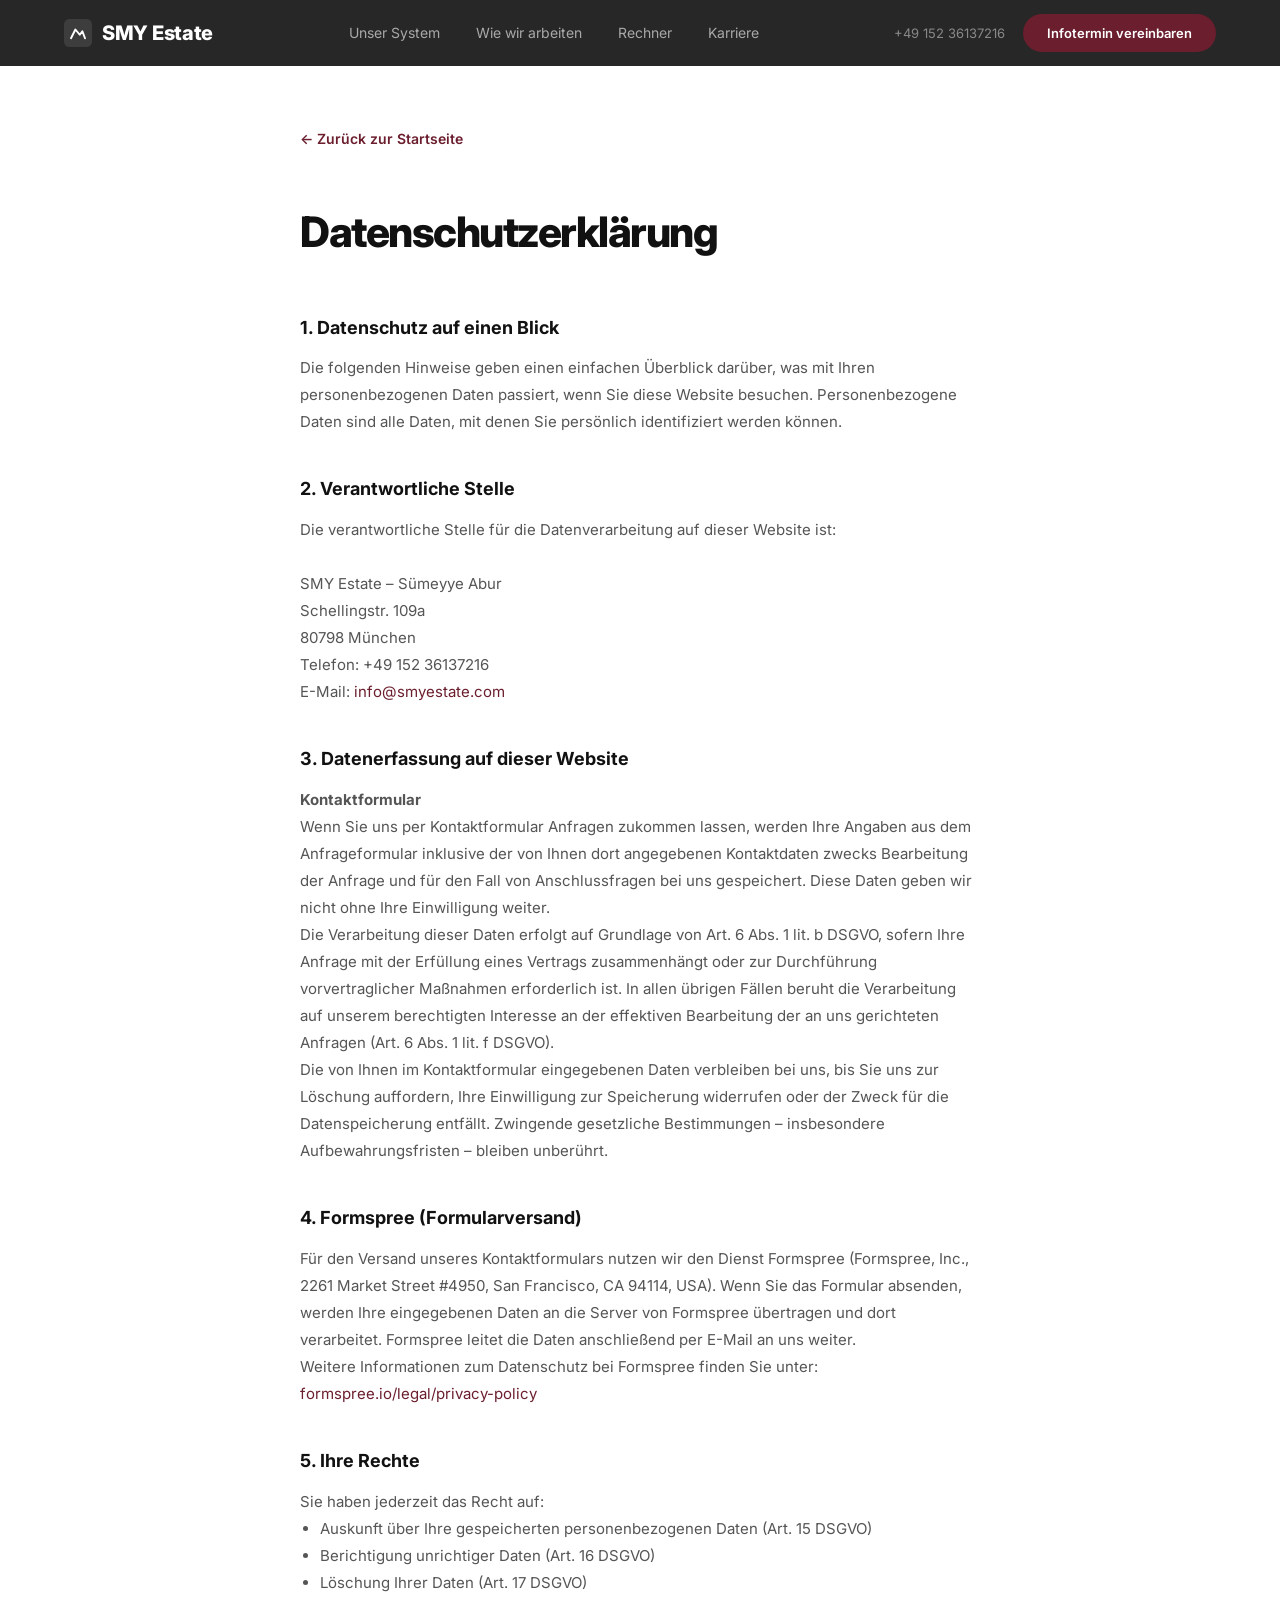
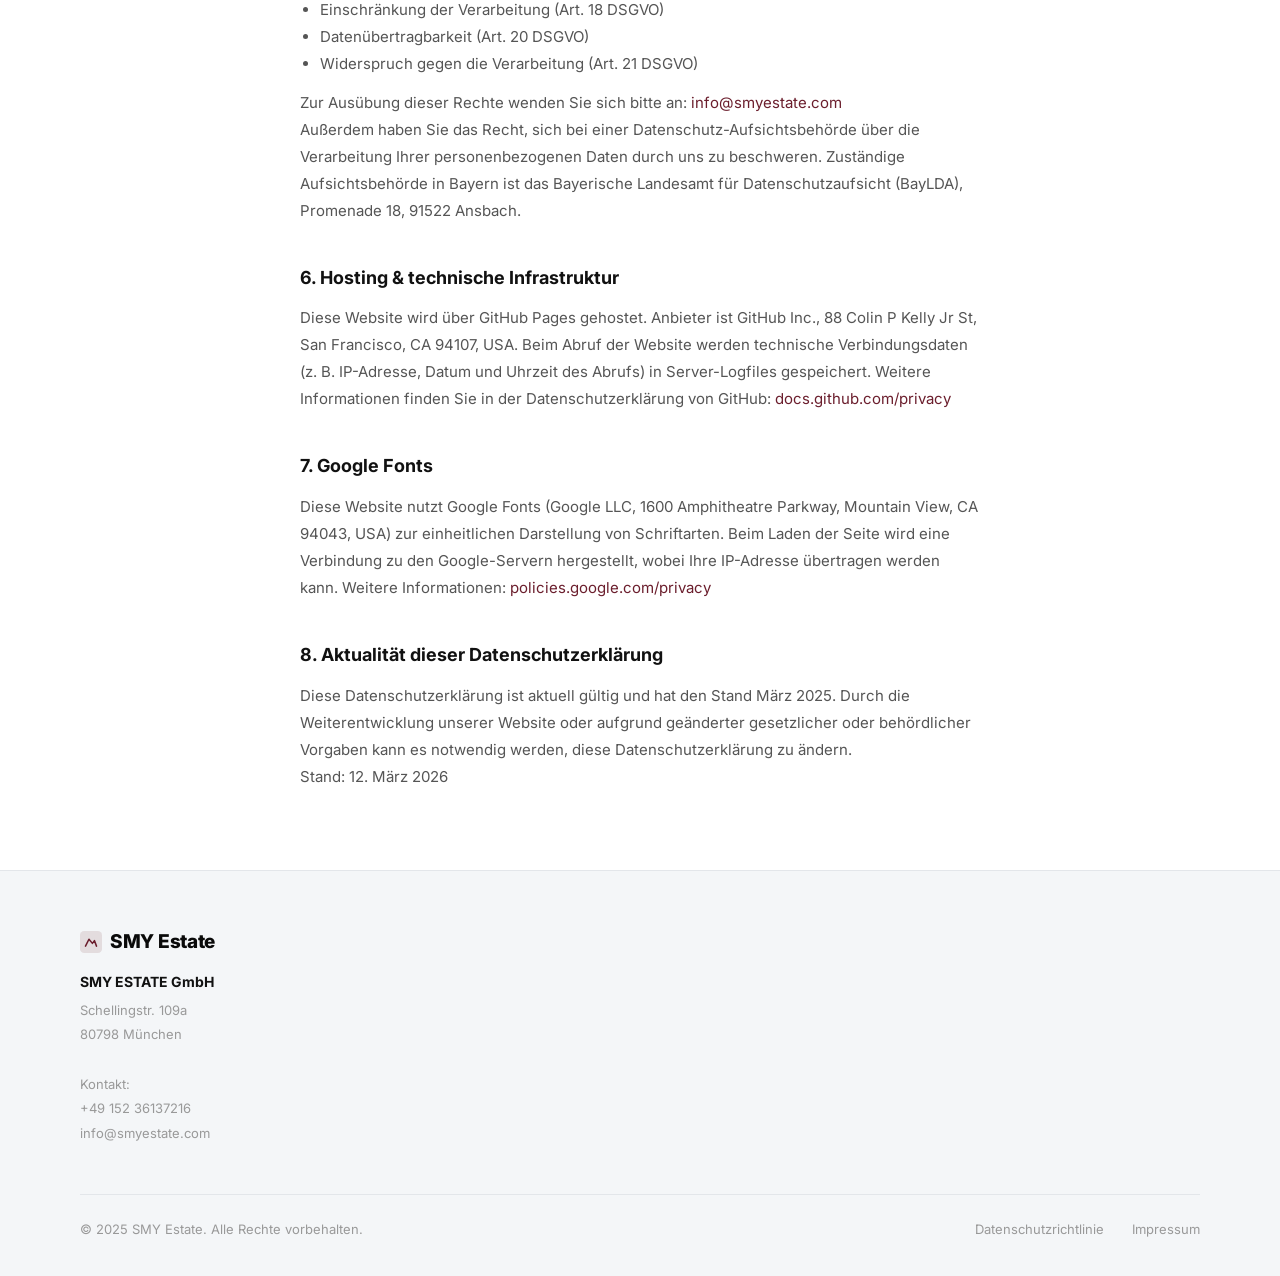
==== datenschutz.html @ dab8ae7c "Add pages, images, Formspree, Impressum, Datenschutz" ====
<!DOCTYPE html>
<html lang="de">
<head>
  <meta charset="UTF-8">
  <meta name="viewport" content="width=device-width, initial-scale=1.0">
  <title>Datenschutz – SMY Estate</title>
  <link rel="preconnect" href="https://fonts.googleapis.com">
  <link href="https://fonts.googleapis.com/css2?family=Inter:wght@300;400;500;600;700;800&display=swap" rel="stylesheet">
  <link rel="stylesheet" href="style.css">
  <style>
    .legal-page { max-width: 760px; margin: 0 auto; padding: 120px 40px 80px; }
    .legal-page h1 { font-size: 42px; font-weight: 800; letter-spacing: -1.5px; margin-bottom: 48px; }
    .legal-page h2 { font-size: 18px; font-weight: 700; margin-top: 40px; margin-bottom: 12px; }
    .legal-page p, .legal-page li { font-size: 15px; color: #555; line-height: 1.8; }
    .legal-page ul { padding-left: 20px; margin-bottom: 12px; }
    .legal-page a { color: #6B1E2D; text-decoration: none; }
    .legal-page a:hover { text-decoration: underline; }
    .legal-back { display: inline-flex; align-items: center; gap: 8px; font-size: 14px; font-weight: 600; color: #6B1E2D; text-decoration: none; margin-bottom: 48px; margin-top: 8px; }
    .legal-back:hover { opacity: .75; }
  </style>
</head>
<body>

  <div id="header-placeholder"></div>

  <main>
    <div class="legal-page">
      <a href="index.html" class="legal-back">← Zurück zur Startseite</a>
      <h1>Datenschutzerklärung</h1>

      <h2>1. Datenschutz auf einen Blick</h2>
      <p>
        Die folgenden Hinweise geben einen einfachen Überblick darüber, was mit Ihren personenbezogenen Daten passiert, wenn Sie diese Website besuchen. Personenbezogene Daten sind alle Daten, mit denen Sie persönlich identifiziert werden können.
      </p>

      <h2>2. Verantwortliche Stelle</h2>
      <p>
        Die verantwortliche Stelle für die Datenverarbeitung auf dieser Website ist:<br><br>
        SMY Estate – Sümeyye Abur<br>
        Schellingstr. 109a<br>
        80798 München<br>
        Telefon: +49 152 36137216<br>
        E-Mail: <a href="mailto:info@smyestate.com">info@smyestate.com</a>
      </p>

      <h2>3. Datenerfassung auf dieser Website</h2>
      <p>
        <strong>Kontaktformular</strong><br>
        Wenn Sie uns per Kontaktformular Anfragen zukommen lassen, werden Ihre Angaben aus dem Anfrageformular inklusive der von Ihnen dort angegebenen Kontaktdaten zwecks Bearbeitung der Anfrage und für den Fall von Anschlussfragen bei uns gespeichert. Diese Daten geben wir nicht ohne Ihre Einwilligung weiter.
      </p>
      <p>
        Die Verarbeitung dieser Daten erfolgt auf Grundlage von Art. 6 Abs. 1 lit. b DSGVO, sofern Ihre Anfrage mit der Erfüllung eines Vertrags zusammenhängt oder zur Durchführung vorvertraglicher Maßnahmen erforderlich ist. In allen übrigen Fällen beruht die Verarbeitung auf unserem berechtigten Interesse an der effektiven Bearbeitung der an uns gerichteten Anfragen (Art. 6 Abs. 1 lit. f DSGVO).
      </p>
      <p>
        Die von Ihnen im Kontaktformular eingegebenen Daten verbleiben bei uns, bis Sie uns zur Löschung auffordern, Ihre Einwilligung zur Speicherung widerrufen oder der Zweck für die Datenspeicherung entfällt. Zwingende gesetzliche Bestimmungen – insbesondere Aufbewahrungsfristen – bleiben unberührt.
      </p>

      <h2>4. Formspree (Formularversand)</h2>
      <p>
        Für den Versand unseres Kontaktformulars nutzen wir den Dienst Formspree (Formspree, Inc., 2261 Market Street #4950, San Francisco, CA 94114, USA). Wenn Sie das Formular absenden, werden Ihre eingegebenen Daten an die Server von Formspree übertragen und dort verarbeitet. Formspree leitet die Daten anschließend per E-Mail an uns weiter.
      </p>
      <p>
        Weitere Informationen zum Datenschutz bei Formspree finden Sie unter: <a href="https://formspree.io/legal/privacy-policy" target="_blank">formspree.io/legal/privacy-policy</a>
      </p>

      <h2>5. Ihre Rechte</h2>
      <p>Sie haben jederzeit das Recht auf:</p>
      <ul>
        <li>Auskunft über Ihre gespeicherten personenbezogenen Daten (Art. 15 DSGVO)</li>
        <li>Berichtigung unrichtiger Daten (Art. 16 DSGVO)</li>
        <li>Löschung Ihrer Daten (Art. 17 DSGVO)</li>
        <li>Einschränkung der Verarbeitung (Art. 18 DSGVO)</li>
        <li>Datenübertragbarkeit (Art. 20 DSGVO)</li>
        <li>Widerspruch gegen die Verarbeitung (Art. 21 DSGVO)</li>
      </ul>
      <p>
        Zur Ausübung dieser Rechte wenden Sie sich bitte an: <a href="mailto:info@smyestate.com">info@smyestate.com</a>
      </p>
      <p>
        Außerdem haben Sie das Recht, sich bei einer Datenschutz-Aufsichtsbehörde über die Verarbeitung Ihrer personenbezogenen Daten durch uns zu beschweren. Zuständige Aufsichtsbehörde in Bayern ist das Bayerische Landesamt für Datenschutzaufsicht (BayLDA), Promenade 18, 91522 Ansbach.
      </p>

      <h2>6. Hosting & technische Infrastruktur</h2>
      <p>
        Diese Website wird über GitHub Pages gehostet. Anbieter ist GitHub Inc., 88 Colin P Kelly Jr St, San Francisco, CA 94107, USA. Beim Abruf der Website werden technische Verbindungsdaten (z. B. IP-Adresse, Datum und Uhrzeit des Abrufs) in Server-Logfiles gespeichert. Weitere Informationen finden Sie in der Datenschutzerklärung von GitHub: <a href="https://docs.github.com/en/site-policy/privacy-policies/github-privacy-statement" target="_blank">docs.github.com/privacy</a>
      </p>

      <h2>7. Google Fonts</h2>
      <p>
        Diese Website nutzt Google Fonts (Google LLC, 1600 Amphitheatre Parkway, Mountain View, CA 94043, USA) zur einheitlichen Darstellung von Schriftarten. Beim Laden der Seite wird eine Verbindung zu den Google-Servern hergestellt, wobei Ihre IP-Adresse übertragen werden kann. Weitere Informationen: <a href="https://policies.google.com/privacy" target="_blank">policies.google.com/privacy</a>
      </p>

      <h2>8. Aktualität dieser Datenschutzerklärung</h2>
      <p>
        Diese Datenschutzerklärung ist aktuell gültig und hat den Stand März 2025. Durch die Weiterentwicklung unserer Website oder aufgrund geänderter gesetzlicher oder behördlicher Vorgaben kann es notwendig werden, diese Datenschutzerklärung zu ändern.
      </p>
      <p>Stand: 12. März 2026</p>
    </div>
  </main>

  <div id="footer-placeholder"></div>
  <script src="main.js"></script>
</body>
</html>
---- style.css ----
/* ═══════════════════════════════════════════
   SMY ESTATE — style.css
   ═══════════════════════════════════════════ */

/* ── RESET & ROOT ── */
*, *::before, *::after { margin: 0; padding: 0; box-sizing: border-box; }
html { scroll-behavior: smooth; -webkit-font-smoothing: antialiased; }

:root {
  --accent:   #6B1E2D;
  --accent-h: #4a1520;
  --black:    #0A0A0A;
  --dark:     #111820;
  --dark2:    #1a2530;
  --text:     #111111;
  --grey:     #555;
  --lgrey:    #999;
  --card:     #EFF2F5;
  --off:      #F4F6F8;
  --border:   #E3E6EA;
  --white:    #fff;
  --font:     'Inter', sans-serif;
  --px:       64px;  /* horizontal padding */
}

body {
  font-family: var(--font);
  color: var(--text);
  background: #fff;
  overflow-x: hidden;
  line-height: 1.6;
}

/* ── SHARED BUTTONS ── */
.btn-accent {
  background: var(--accent); color: #fff;
  padding: 11px 24px; border-radius: 40px;
  font-size: 13px; font-weight: 600; border: none; cursor: pointer;
  font-family: var(--font); text-decoration: none;
  transition: background .18s; display: inline-block; white-space: nowrap;
}
.btn-accent:hover { background: var(--accent-h); }
.btn-accent.lg { font-size: 15px; padding: 13px 28px; }

.btn-white {
  background: #fff; color: var(--black);
  padding: 11px 24px; border-radius: 40px;
  font-size: 13px; font-weight: 700; border: none; cursor: pointer;
  font-family: var(--font); text-decoration: none;
  transition: opacity .18s; display: inline-block;
}
.btn-white:hover { opacity: .88; }
.btn-white.lg { font-size: 15px; padding: 13px 28px; }

.btn-outline-w {
  background: transparent; color: rgba(255,255,255,.75);
  border: 1.5px solid rgba(255,255,255,.22);
  padding: 11px 24px; border-radius: 40px;
  font-size: 13px; font-weight: 500; text-decoration: none;
  font-family: var(--font); transition: all .18s; display: inline-block;
}
.btn-outline-w:hover { border-color: rgba(255,255,255,.55); color: #fff; }
.btn-outline-w.lg { font-size: 15px; padding: 13px 28px; }

/* ══════════════════════════════════════
   HEADER / NAV
══════════════════════════════════════ */
header {
  position: fixed; inset: 0 0 auto; z-index: 999;
  height: 66px; padding: 0 var(--px);
  display: flex; align-items: center; justify-content: space-between;
  background: rgba(10,10,10,.88); backdrop-filter: blur(14px);
}

.logo {
  font-size: 20px; font-weight: 800; color: #fff;
  text-decoration: none; letter-spacing: -.3px;
  display: flex; align-items: center; gap: 10px; flex-shrink: 0;
}
.logo svg { width: 28px; height: 28px; }

.nav-links {
  display: flex; gap: 36px; list-style: none;
}
.nav-links a {
  font-size: 14px; color: rgba(255,255,255,.6);
  text-decoration: none; transition: color .2s;
}
.nav-links a:hover { color: #fff; }

.nav-right {
  display: flex; align-items: center; gap: 18px;
}
.nav-phone {
  font-size: 13px; color: rgba(255,255,255,.45); text-decoration: none;
}

/* Burger button (hidden on desktop) */
.burger {
  display: none;
  flex-direction: column; gap: 5px; cursor: pointer;
  background: none; border: none; padding: 4px;
}
.burger span {
  display: block; width: 24px; height: 2px;
  background: #fff; border-radius: 2px;
  transition: all .3s ease;
}
.burger.open span:nth-child(1) { transform: translateY(7px) rotate(45deg); }
.burger.open span:nth-child(2) { opacity: 0; }
.burger.open span:nth-child(3) { transform: translateY(-7px) rotate(-45deg); }

/* Mobile nav drawer */
.mobile-nav {
  display: none;
  position: fixed; top: 66px; inset: 66px 0 0;
  background: rgba(10,10,10,.97); backdrop-filter: blur(14px);
  z-index: 998; flex-direction: column;
  padding: 32px var(--px) 40px;
  overflow-y: auto;
  transform: translateY(-10px); opacity: 0;
  transition: opacity .25s, transform .25s;
}
.mobile-nav.open {
  display: flex; opacity: 1; transform: translateY(0);
}
.mobile-nav ul {
  list-style: none; display: flex; flex-direction: column; gap: 0;
  margin-bottom: 32px;
}
.mobile-nav ul li {
  border-bottom: 1px solid rgba(255,255,255,.07);
}
.mobile-nav ul a {
  display: block; padding: 18px 0;
  font-size: 20px; font-weight: 700; color: #fff;
  text-decoration: none; letter-spacing: -.3px;
  transition: color .2s;
}
.mobile-nav ul a:hover { color: var(--accent); }
.mobile-nav .mobile-cta { margin-top: auto; }
.mobile-nav .mobile-phone {
  font-size: 14px; color: rgba(255,255,255,.4); margin-bottom: 16px; display: block;
}

/* ══════════════════════════════════════
   1. HERO
══════════════════════════════════════ */
.hero {
  min-height: 100vh; position: relative; overflow: hidden;
  display: flex; align-items: center;
  padding: 120px var(--px) 80px;
  background: #111;
}
.hero-bg {
  position: absolute; inset: 0;
  background: url('https://images.unsplash.com/photo-1477959858617-67f85cf4f1df?w=1600&q=80') center/cover no-repeat;
  opacity: .22;
}
.hero-gradient {
  position: absolute; inset: 0;
  background: linear-gradient(to right, rgba(10,10,10,.92) 45%, rgba(10,10,10,.3));
}
.hero-inner {
  max-width: 1120px; margin: 0 auto; width: 100%; position: relative; z-index: 2;
}
.hero h1 {
  font-size: clamp(38px, 5.5vw, 72px); font-weight: 800; line-height: 1.05;
  color: #fff; letter-spacing: -2.5px; margin-bottom: 14px; max-width: 820px;
}
.hero-sub {
  font-size: 17px; color: rgba(255,255,255,.4); margin-bottom: 36px;
}
.hero-btns { display: flex; gap: 12px; margin-bottom: 60px; flex-wrap: wrap; }

.hero-stats { display: flex; gap: 0; flex-wrap: wrap; }
.hstat {
  padding-right: 36px; margin-right: 36px;
  border-right: 1px solid rgba(255,255,255,.12);
}
.hstat:last-child { border-right: none; padding-right: 0; margin-right: 0; }
.hstat-n { font-size: 17px; font-weight: 700; color: #fff; }
.hstat-l { font-size: 12px; color: rgba(255,255,255,.3); margin-top: 2px; }

.hero-cards {
  position: absolute; right: var(--px); bottom: 60px;
  display: flex; gap: 14px;
}
.hcard {
  width: 210px; border-radius: 14px; overflow: hidden;
  background: rgba(255,255,255,.08); border: 1px solid rgba(255,255,255,.1);
  backdrop-filter: blur(8px);
}
.hcard-img-ph {
  width: 100%; height: 150px;
  background: linear-gradient(135deg,#1a2d3a,#2c4a5a);
  display: flex; align-items: center; justify-content: center;
}
.hcard-body { padding: 12px 14px 16px; }
.hcard-city {
  font-size: 10px; font-weight: 700; letter-spacing: 2px;
  text-transform: uppercase; color: rgba(255,255,255,.3); margin-bottom: 3px;
}
.hcard-title { font-size: 13px; font-weight: 700; color: #fff; margin-bottom: 2px; }
.hcard-sub { font-size: 11px; color: rgba(255,255,255,.3); }

/* ══════════════════════════════════════
   2. TRUST GRID (dark)
══════════════════════════════════════ */
.trust { background: var(--dark); padding: 0 var(--px) 64px; }
.trust-inner { max-width: 1120px; margin: 0 auto; }
.trust-grid {
  display: grid; grid-template-columns: repeat(3, 1fr); gap: 14px;
}
.tcard {
  background: rgba(255,255,255,.05); border: 1px solid rgba(255,255,255,.07);
  border-radius: 14px; padding: 36px 32px; color: #fff;
}
.tcard-photo { padding: 0; overflow: hidden; }
.tcard-teal {
  background: var(--accent); border-color: transparent;
  display: flex; align-items: center; gap: 16px; padding: 36px 32px;
}
.tcard-icon { font-size: 28px; margin-bottom: 18px; display: block; }
.tcard-icon svg { width: 32px; height: 32px; stroke: #fff; fill: none; stroke-width: 1.5; }
.tcard-title { font-size: 19px; font-weight: 700; line-height: 1.3; margin-bottom: 10px; }
.tcard-desc { font-size: 14px; color: rgba(255,255,255,.45); line-height: 1.65; }
.tcard-ph { width: 100%; min-height: 280px; background: linear-gradient(135deg,#1e3040,#2c4a5a); display: flex; align-items: center; justify-content: center; }
.tcard-teal-check { font-size: 26px; flex-shrink: 0; }
.tcard-teal-text { font-size: 15px; font-weight: 600; line-height: 1.5; }

/* ══════════════════════════════════════
   3. ZAHLEN
══════════════════════════════════════ */
.zahlen { background: #fff; padding: 96px var(--px); }
.zahlen-inner { max-width: 1120px; margin: 0 auto; }
.zahlen h2 {
  font-size: clamp(28px, 4vw, 52px); font-weight: 800;
  letter-spacing: -2px; line-height: 1.08; margin-bottom: 48px;
}
.zahlen-card {
  background: var(--off); border-radius: 16px; overflow: hidden;
  display: grid; grid-template-columns: 1fr 1.2fr;
}
.zahlen-photo { overflow: hidden; }
.zahlen-photo-ph {
  width: 100%; min-height: 340px;
  background: linear-gradient(135deg,#e8eff5,#d0dfe8);
  display: flex; align-items: center; justify-content: center;
}
.zahlen-info { padding: 52px 56px; }
.zahlen-vol {
  font-size: clamp(22px, 2.8vw, 38px); font-weight: 800;
  letter-spacing: -1.5px; margin-bottom: 28px; line-height: 1.1;
}
.zahlen-logos { display: flex; align-items: center; gap: 16px; margin-bottom: 24px; flex-wrap: wrap; }
.logo-pill {
  background: #fff; border: 1px solid var(--border);
  border-radius: 8px; padding: 7px 14px;
  font-size: 11px; font-weight: 700; color: var(--grey); letter-spacing: .5px;
}
.zahlen-note {
  font-size: 13px; color: var(--lgrey); line-height: 1.75;
  margin-top: 24px;
}
.zahlen-stats {
  display: grid; grid-template-columns: 1fr 1fr; gap: 14px; margin-top: 16px;
}
.zstat { background: var(--off); border-radius: 12px; padding: 28px 32px; }
.zstat-n {
  font-size: clamp(26px, 3.5vw, 42px); font-weight: 800;
  letter-spacing: -1.5px; line-height: 1; margin-bottom: 6px;
}
.zstat-l { font-size: 13px; color: var(--lgrey); }

/* ══════════════════════════════════════
   4. MEHR EINHEITEN
══════════════════════════════════════ */
.mehr { background: #fff; padding: 96px var(--px); border-top: 1px solid var(--border); }
.mehr-inner { max-width: 1120px; margin: 0 auto; }
.mehr h2 {
  font-size: clamp(28px, 4.5vw, 56px); font-weight: 800;
  letter-spacing: -2px; line-height: 1.06; margin-bottom: 64px;
}
.mehr-grid { display: grid; grid-template-columns: 1fr 1fr; gap: 40px; align-items: start; }
.mehr-card { background: var(--card); border-radius: 14px; padding: 32px; min-height: 300px; }

.slide { display: none; }
.slide.active { display: block; }

.person-rows {
  background: #fff; border-radius: 10px; padding: 20px 22px;
  margin-bottom: 20px; display: flex; flex-direction: column; gap: 14px;
}
.person-row { display: flex; align-items: center; gap: 14px; }
.person-avatar {
  width: 38px; height: 38px; border-radius: 50%; background: var(--card);
  display: flex; align-items: center; justify-content: center; flex-shrink: 0;
}
.person-lines { display: flex; flex-direction: column; gap: 7px; flex: 1; }
.pline { height: 8px; border-radius: 4px; background: var(--card); }

.mehr-card-title { font-size: 18px; font-weight: 800; letter-spacing: -.5px; margin-bottom: 8px; line-height: 1.3; }
.mehr-card-desc { font-size: 13px; color: var(--grey); line-height: 1.65; }

.mehr-right { padding-top: 4px; }
.mehr-text { font-size: 15px; color: var(--grey); line-height: 1.75; margin-bottom: 24px; max-width: 420px; }
.mehr-list { margin-top: 32px; }
.mitem {
  display: flex; align-items: flex-start; gap: 18px;
  padding: 16px 0; border-top: 1px solid var(--border);
  cursor: pointer; transition: all .2s;
}
.mitem:hover .mnum { color: var(--accent); }
.mitem.active .mnum { color: var(--accent); font-weight: 700; }
.mitem.active .mtext { color: var(--black); font-weight: 600; }
.mnum { font-size: 15px; color: var(--lgrey); min-width: 16px; transition: color .2s; }
.mtext { font-size: 15px; color: var(--lgrey); line-height: 1.5; transition: color .2s; }

/* ══════════════════════════════════════
   5. WARUM
══════════════════════════════════════ */
.warum { background: var(--off); padding: 96px var(--px); }
.warum-inner { max-width: 1120px; margin: 0 auto; text-align: center; }
.warum h2 {
  font-size: clamp(28px, 4vw, 52px); font-weight: 800;
  letter-spacing: -2px; line-height: 1.08; margin-bottom: 64px;
}
.warum-grid { display: grid; grid-template-columns: repeat(3, 1fr); gap: 56px; text-align: left; }
.witem-icon { width: 38px; height: 38px; margin-bottom: 16px; }
.witem-icon svg { width: 38px; height: 38px; stroke: var(--black); fill: none; stroke-width: 1.3; }
.witem-title { font-size: 19px; font-weight: 800; letter-spacing: -.5px; margin-bottom: 12px; line-height: 1.3; }
.witem-desc { font-size: 14px; color: var(--grey); line-height: 1.72; }

/* ══════════════════════════════════════
   6. WIR KENNEN
══════════════════════════════════════ */
.wir { background: #fff; padding: 96px var(--px); }
.wir-inner { max-width: 1120px; margin: 0 auto; }
.wir h2 {
  font-size: clamp(26px, 3.5vw, 48px); font-weight: 800;
  letter-spacing: -1.5px; line-height: 1.1; margin-bottom: 40px;
}
.wir-grid { display: grid; grid-template-columns: 1fr 1.4fr; gap: 16px; }
.wir-photo { border-radius: 14px; overflow: hidden; min-height: 380px; }
.wir-photo-ph {
  width: 100%; height: 100%; min-height: 380px;
  background: linear-gradient(160deg,#1a2d3a,#2c4a5a);
  display: flex; align-items: flex-end; justify-content: flex-start;
  padding: 24px; position: relative; border-radius: 14px;
}
.wir-photo-center {
  position: absolute; inset: 0;
  display: flex; align-items: center; justify-content: center; flex-direction: column; gap: 8px;
}
.wir-photo-label {
  position: relative; z-index: 2;
  background: rgba(255,255,255,.08); border-radius: 8px; padding: 10px 16px;
}
.wir-photo-label span { font-size: 13px; font-weight: 700; color: #fff; letter-spacing: 1px; }
.wir-content {
  background: var(--off); border-radius: 14px; padding: 52px;
  display: flex; flex-direction: column; justify-content: center;
}
.wir-title { font-size: 24px; font-weight: 800; letter-spacing: -.5px; margin-bottom: 18px; line-height: 1.25; }
.wir-text { font-size: 15px; color: var(--grey); line-height: 1.78; margin-bottom: 28px; }

/* ══════════════════════════════════════
   7. PROCESS
══════════════════════════════════════ */
.process { background: #fff; padding: 96px var(--px); border-top: 1px solid var(--border); }
.process-inner { max-width: 1120px; margin: 0 auto; }
.process h2 {
  font-size: clamp(26px, 3.5vw, 48px); font-weight: 800;
  letter-spacing: -1.5px; line-height: 1.1; margin-bottom: 48px;
}
.pcard {
  display: grid; grid-template-columns: 1fr 1fr;
  border-radius: 14px; overflow: hidden;
  background: var(--off); margin-bottom: 16px; min-height: 280px;
}
.pcard.reverse { direction: rtl; }
.pcard.reverse > * { direction: ltr; }
.pcard-text { padding: 44px 48px; display: flex; flex-direction: column; justify-content: flex-end; }
.pcard-title { font-size: 21px; font-weight: 800; letter-spacing: -.5px; margin-bottom: 14px; line-height: 1.25; }
.pcard-desc { font-size: 14px; color: var(--grey); line-height: 1.68; }
.pcard-visual {
  background: #E8EDF2; display: flex; align-items: center;
  justify-content: center; padding: 40px; position: relative; overflow: hidden;
}

.bonus {
  display: grid; grid-template-columns: 1fr .8fr;
  border-radius: 14px; overflow: hidden;
  background: var(--off); min-height: 240px;
}
.bonus-text { padding: 48px 52px; display: flex; flex-direction: column; justify-content: center; }
.bonus-title { font-size: clamp(20px, 2.5vw, 30px); font-weight: 800; letter-spacing: -.8px; margin-bottom: 14px; line-height: 1.25; }
.bonus-desc { font-size: 14px; color: var(--grey); line-height: 1.7; }
.bonus-dark {
  background: var(--accent);
  display: flex; flex-direction: column; align-items: center; justify-content: center; gap: 8px;
}
.bonus-num { font-size: 68px; font-weight: 800; color: rgba(255,255,255,.15); letter-spacing: -4px; line-height: 1; }
.bonus-num-label { font-size: 13px; color: rgba(255,255,255,.4); }

/* ══════════════════════════════════════
   8. SO PROFITIEREN (dark)
══════════════════════════════════════ */
.profitieren { background: var(--dark); padding: 96px var(--px); }
.profitieren-inner { max-width: 1120px; margin: 0 auto; }
.profitieren h2 {
  font-size: clamp(26px, 3.5vw, 46px); font-weight: 800;
  letter-spacing: -1.5px; color: #fff; margin-bottom: 48px; line-height: 1.1;
}
.profit-grid { display: grid; grid-template-columns: repeat(3, 1fr); gap: 16px; }
.pf-card { border-radius: 14px; overflow: hidden; position: relative; min-height: 380px; }
.pf-inner { width: 100%; height: 100%; min-height: 380px; display: flex; align-items: flex-end; padding: 0; border-radius: 14px; overflow: hidden; }
.pf-label {
  position: absolute; bottom: 0; left: 0; right: 0;
  padding: 24px; background: linear-gradient(to top, rgba(0,0,0,.75), transparent);
}
.pf-label-text { font-size: 18px; font-weight: 700; color: #fff; line-height: 1.3; }

/* ══════════════════════════════════════
   9. DARK CTA
══════════════════════════════════════ */
.dark-cta { background: var(--dark2); padding: 100px var(--px); text-align: center; }
.dark-cta h2 {
  font-size: clamp(26px, 4vw, 54px); font-weight: 800;
  letter-spacing: -2px; color: #fff; line-height: 1.08;
  margin-bottom: 16px; max-width: 760px;
  margin-left: auto; margin-right: auto;
}
.dark-cta-sub { font-size: 16px; color: rgba(255,255,255,.35); margin-bottom: 36px; }
.dark-cta-btns { display: flex; gap: 12px; justify-content: center; flex-wrap: wrap; }

/* ══════════════════════════════════════
   10. FINAL CTA BANNER
══════════════════════════════════════ */
.final-cta { background: #fff; padding: 0 var(--px) 96px; }
.final-inner { max-width: 1120px; margin: 0 auto; }
.final-card {
  border-radius: 16px; overflow: hidden;
  display: grid; grid-template-columns: 1fr 1fr;
  background: linear-gradient(135deg, #dce9f0 0%, #eaf2f8 100%);
  min-height: 300px;
}
.final-left {
  padding: 52px 56px; display: flex; flex-direction: column; justify-content: center;
  background: #fff; border-radius: 14px; margin: 16px;
  box-shadow: 0 2px 20px rgba(0,0,0,.06);
}
.final-title {
  font-size: clamp(18px, 2.5vw, 32px); font-weight: 800;
  letter-spacing: -1px; margin-bottom: 16px; line-height: 1.2;
}
.final-sub { font-size: 14px; color: var(--lgrey); margin-bottom: 24px; }
.final-photo { overflow: hidden; }
.final-photo-ph {
  width: 100%; height: 100%; min-height: 240px;
  background: linear-gradient(135deg, #a8c5d8, #7da8c0);
  display: flex; align-items: center; justify-content: center;
}

/* ══════════════════════════════════════
   FOOTER
══════════════════════════════════════ */
footer {
  background: var(--off); border-top: 1px solid var(--border);
  padding: 56px var(--px) 36px;
}
.footer-inner { max-width: 1120px; margin: 0 auto; }
.footer-logo {
  font-size: 19px; font-weight: 800; color: var(--black);
  text-decoration: none; letter-spacing: -.3px;
  display: flex; align-items: center; gap: 8px; margin-bottom: 14px;
}
.footer-company { font-weight: 700; font-size: 14px; margin-bottom: 4px; }
.footer-addr { font-size: 13px; color: var(--lgrey); line-height: 1.9; }
.footer-bottom {
  margin-top: 48px; border-top: 1px solid var(--border);
  padding-top: 24px; display: flex; justify-content: space-between;
  align-items: center; flex-wrap: wrap; gap: 12px;
}
.footer-copy { font-size: 13px; color: var(--lgrey); }
.footer-legal { display: flex; gap: 28px; }
.footer-legal a { font-size: 13px; color: var(--lgrey); text-decoration: none; transition: color .2s; }
.footer-legal a:hover { color: var(--black); }

/* ══════════════════════════════════════
   MODAL
══════════════════════════════════════ */
.overlay {
  display: none; position: fixed; inset: 0; z-index: 9999;
  background: rgba(0,0,0,.65); backdrop-filter: blur(8px);
  align-items: center; justify-content: center; padding: 20px;
}
.overlay.on { display: flex; }
.modal {
  background: #fff; border-radius: 14px; padding: 48px;
  max-width: 460px; width: 100%; position: relative;
  max-height: 90vh; overflow-y: auto;
}
.modal-x {
  position: absolute; top: 16px; right: 20px;
  background: none; border: none; font-size: 24px;
  cursor: pointer; color: var(--lgrey); font-family: var(--font); line-height: 1;
}
.modal-x:hover { color: var(--black); }
.modal-tag { font-size: 11px; font-weight: 700; letter-spacing: 2px; text-transform: uppercase; color: var(--lgrey); margin-bottom: 8px; display: block; }
.modal h3 { font-size: 24px; font-weight: 800; letter-spacing: -.8px; margin-bottom: 6px; }
.modal-sub { font-size: 14px; color: var(--grey); margin-bottom: 28px; }
.frow { margin-bottom: 13px; }
.frow label { display: block; font-size: 11px; font-weight: 700; text-transform: uppercase; letter-spacing: .5px; color: var(--grey); margin-bottom: 7px; }
.frow input, .frow select {
  width: 100%; border: 1.5px solid var(--border);
  background: #fff; color: var(--black);
  padding: 12px 14px; font-size: 14px; font-family: var(--font);
  border-radius: 8px; outline: none; transition: border-color .2s;
}
.frow input:focus, .frow select:focus { border-color: var(--accent); }
.fsubmit {
  width: 100%; background: var(--accent); color: #fff; border: none;
  padding: 14px; font-size: 15px; font-weight: 700;
  font-family: var(--font); border-radius: 40px; cursor: pointer;
  margin-top: 6px; transition: background .2s;
}
.fsubmit:hover { background: var(--accent-h); }
.fnote { font-size: 12px; color: #ccc; text-align: center; margin-top: 10px; }

/* ══════════════════════════════════════
   MOBILE RESPONSIVE
══════════════════════════════════════ */
@media (max-width: 1024px) {
  :root { --px: 40px; }
}

@media (max-width: 768px) {
  :root { --px: 20px; }

  /* NAV */
  header { height: 60px; }
  .nav-links { display: none; }
  .nav-right { display: none; }
  .burger { display: flex; }
  .mobile-nav { top: 60px; inset: 60px 0 0; }

  /* HERO */
  .hero { padding: 100px var(--px) 60px; min-height: auto; }
  .hero h1 { font-size: clamp(32px, 8vw, 48px); letter-spacing: -1.5px; }
  .hero-sub { font-size: 15px; }
  .hero-btns { flex-direction: column; gap: 10px; }
  .hero-btns .btn-accent, .hero-btns .btn-outline-w { width: 100%; text-align: center; }
  .hero-cards { display: none; }
  .hero-gradient { background: linear-gradient(to bottom, rgba(10,10,10,.85), rgba(10,10,10,.6)); }
  .hero-stats { gap: 24px; }
  .hstat { padding-right: 24px; margin-right: 24px; }

  /* TRUST */
  .trust { padding-bottom: 40px; }
  .trust-grid { grid-template-columns: 1fr; gap: 10px; }
  .tcard-ph { min-height: 180px; }

  /* ZAHLEN */
  .zahlen { padding: 60px var(--px); }
  .zahlen-card { grid-template-columns: 1fr; }
  .zahlen-photo-ph { min-height: 220px; }
  .zahlen-info { padding: 32px 28px; }
  .zahlen-stats { grid-template-columns: 1fr 1fr; }
  .zstat { padding: 20px 24px; }

  /* MEHR */
  .mehr { padding: 60px var(--px); }
  .mehr h2 { margin-bottom: 40px; }
  .mehr-grid { grid-template-columns: 1fr; gap: 32px; }
  .mehr-right { order: -1; }
  .mehr-text { max-width: 100%; }

  /* WARUM */
  .warum { padding: 60px var(--px); }
  .warum h2 { margin-bottom: 40px; text-align: left; }
  .warum-grid { grid-template-columns: 1fr; gap: 36px; }
  .warum-inner { text-align: left; }

  /* WIR */
  .wir { padding: 60px var(--px); }
  .wir-grid { grid-template-columns: 1fr; }
  .wir-photo-ph { min-height: 240px; }
  .wir-content { padding: 32px; }

  /* PROCESS */
  .process { padding: 60px var(--px); }
  .pcard { grid-template-columns: 1fr; }
  .pcard.reverse { direction: ltr; }
  .pcard-visual { min-height: 200px; }
  .pcard-text { padding: 28px 32px; }
  .bonus { grid-template-columns: 1fr; }
  .bonus-text { padding: 36px 32px; }
  .bonus-dark { min-height: 140px; }

  /* PROFITIEREN */
  .profitieren { padding: 60px var(--px); }
  .profit-grid { grid-template-columns: 1fr; gap: 12px; }
  .pf-card { min-height: 240px; }
  .pf-inner { min-height: 240px; }

  /* DARK CTA */
  .dark-cta { padding: 72px var(--px); }
  .dark-cta-btns { flex-direction: column; align-items: stretch; }
  .dark-cta-btns .btn-accent,
  .dark-cta-btns .btn-white { text-align: center; }

  /* FINAL CTA */
  .final-cta { padding: 0 var(--px) 60px; }
  .final-card { grid-template-columns: 1fr; }
  .final-left { margin: 12px; padding: 32px 28px; }
  .final-photo { display: none; }

  /* FOOTER */
  footer { padding: 40px var(--px) 28px; }
  .footer-bottom { flex-direction: column; align-items: flex-start; gap: 12px; }
  .footer-legal { flex-wrap: wrap; gap: 16px; }

  /* MODAL */
  .modal { padding: 32px 24px; }
  .modal h3 { font-size: 20px; }
}

@media (max-width: 400px) {
  .zahlen-stats { grid-template-columns: 1fr; }
  .hero h1 { font-size: 30px; }
}
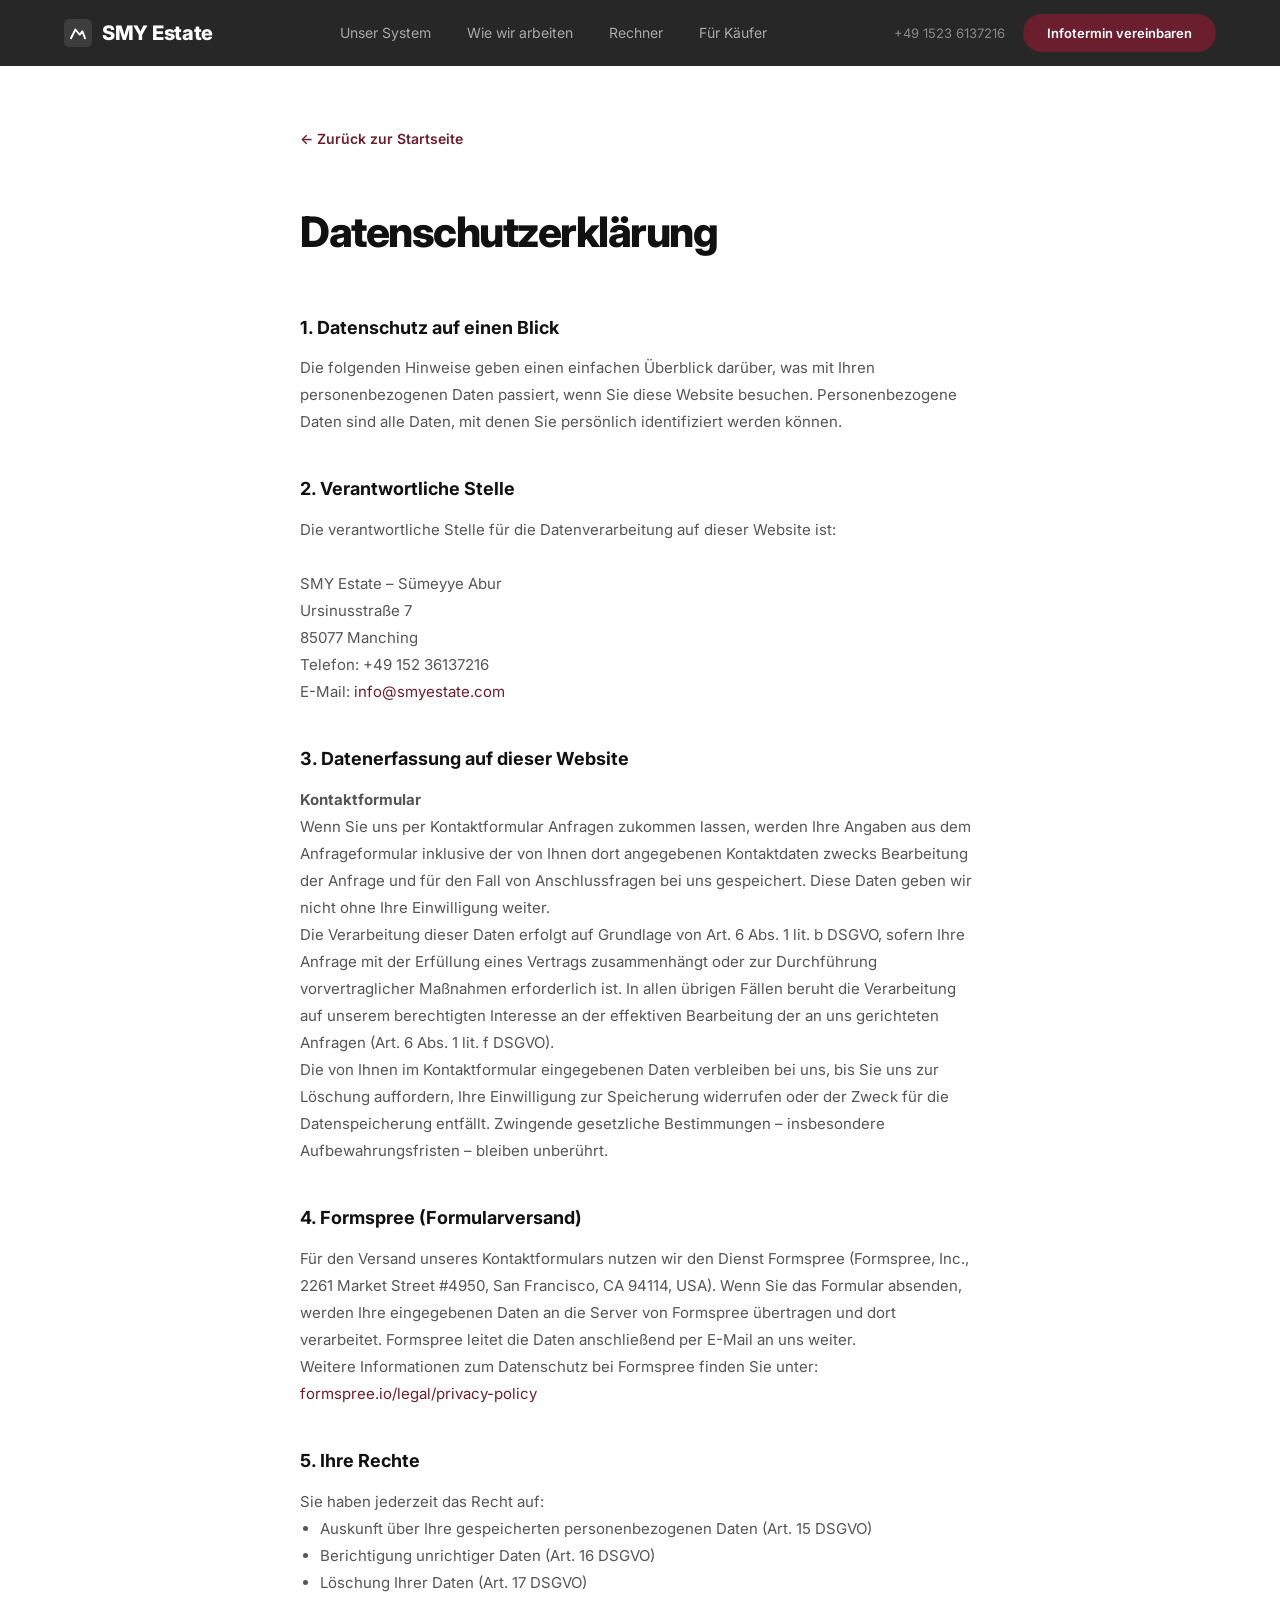
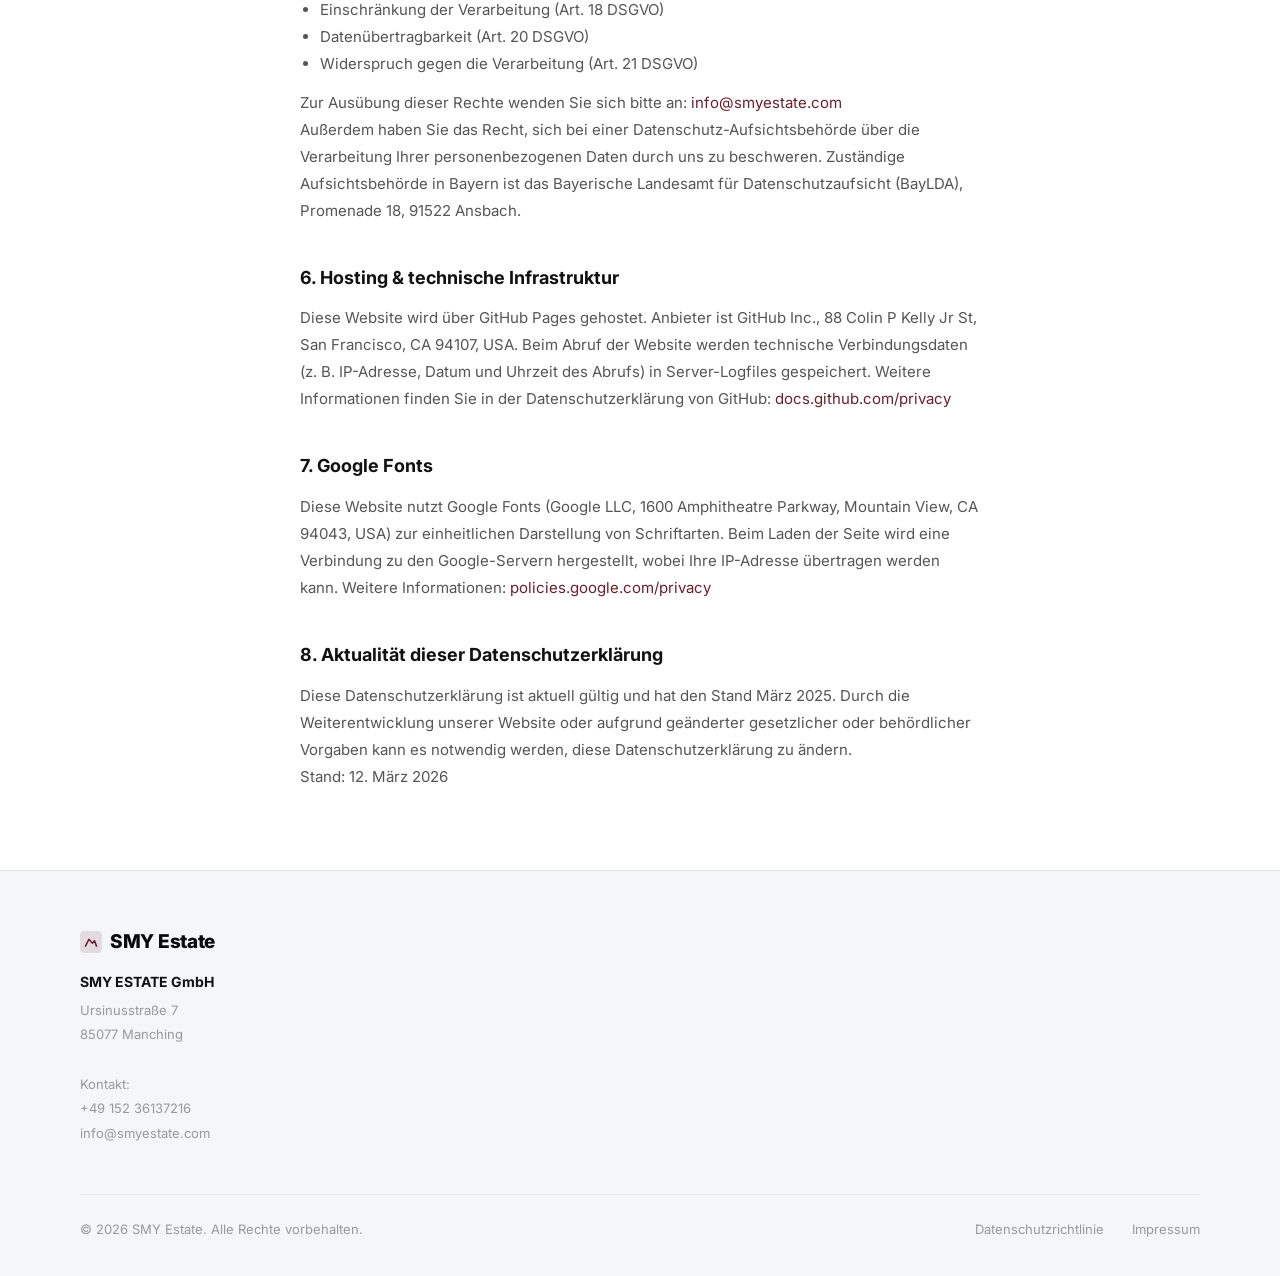
==== commit e84b248d: "chore: Firmenadresse auf Ursinusstraße 7, 85077 Manching aktualisieren" ====
--- a/datenschutz.html
+++ b/datenschutz.html
@@ -37,8 +37,8 @@
       <p>
         Die verantwortliche Stelle für die Datenverarbeitung auf dieser Website ist:<br><br>
         SMY Estate – Sümeyye Abur<br>
-        Schellingstr. 109a<br>
-        80798 München<br>
+        Ursinusstraße 7<br>
+        85077 Manching<br>
         Telefon: +49 152 36137216<br>
         E-Mail: <a href="mailto:info@smyestate.com">info@smyestate.com</a>
       </p>
--- a/style.css
+++ b/style.css
@@ -2,632 +2,419 @@
    SMY ESTATE — style.css
    ═══════════════════════════════════════════ */
 
-/* ── RESET & ROOT ── */
-*, *::before, *::after { margin: 0; padding: 0; box-sizing: border-box; }
-html { scroll-behavior: smooth; -webkit-font-smoothing: antialiased; }
+   *, *::before, *::after { margin: 0; padding: 0; box-sizing: border-box; }
+   html { scroll-behavior: smooth; -webkit-font-smoothing: antialiased; }
+   
+   :root {
+     --accent:   #6B1E2D;
+     --accent-h: #4a1520;
+     --black:    #0A0A0A;
+     --dark:     #111820;
+     --dark2:    #1a2530;
+     --text:     #111111;
+     --grey:     #555;
+     --lgrey:    #999;
+     --card:     #EFF2F5;
+     --off:      #F4F6F8;
+     --border:   #E3E6EA;
+     --white:    #fff;
+     --font:     'Inter', sans-serif;
+     --px:       64px;
+   }
+   
+   body { font-family: var(--font); color: var(--text); background: #fff; overflow-x: hidden; line-height: 1.6; }
+   
+   .btn-accent { background: var(--accent); color: #fff; padding: 11px 24px; border-radius: 40px; font-size: 13px; font-weight: 600; border: none; cursor: pointer; font-family: var(--font); text-decoration: none; transition: background .18s; display: inline-block; white-space: nowrap; }
+   .btn-accent:hover { background: var(--accent-h); }
+   .btn-accent.lg { font-size: 15px; padding: 13px 28px; }
+   .btn-white { background: #fff; color: var(--black); padding: 11px 24px; border-radius: 40px; font-size: 13px; font-weight: 700; border: none; cursor: pointer; font-family: var(--font); text-decoration: none; transition: opacity .18s; display: inline-block; }
+   .btn-white:hover { opacity: .88; }
+   .btn-white.lg { font-size: 15px; padding: 13px 28px; }
+   .btn-outline-w { background: transparent; color: rgba(255,255,255,.75); border: 1.5px solid rgba(255,255,255,.22); padding: 11px 24px; border-radius: 40px; font-size: 13px; font-weight: 500; text-decoration: none; font-family: var(--font); transition: all .18s; display: inline-block; }
+   .btn-outline-w:hover { border-color: rgba(255,255,255,.55); color: #fff; }
+   .btn-outline-w.lg { font-size: 15px; padding: 13px 28px; }
+   
+   header { position: fixed; inset: 0 0 auto; z-index: 999; height: 66px; padding: 0 var(--px); display: flex; align-items: center; justify-content: space-between; background: rgba(10,10,10,.88); backdrop-filter: blur(14px); }
+   .logo { font-size: 20px; font-weight: 800; color: #fff; text-decoration: none; letter-spacing: -.3px; display: flex; align-items: center; gap: 10px; flex-shrink: 0; }
+   .logo svg { width: 28px; height: 28px; }
+   .nav-links { display: flex; gap: 36px; list-style: none; }
+   .nav-links a { font-size: 14px; color: rgba(255,255,255,.6); text-decoration: none; transition: color .2s; }
+   .nav-links a:hover { color: #fff; }
+   .nav-right { display: flex; align-items: center; gap: 18px; }
+   .nav-phone { font-size: 13px; color: rgba(255,255,255,.45); text-decoration: none; }
+   .burger { display: none; flex-direction: column; gap: 5px; cursor: pointer; background: none; border: none; padding: 4px; }
+   .burger span { display: block; width: 24px; height: 2px; background: #fff; border-radius: 2px; transition: all .3s ease; }
+   .burger.open span:nth-child(1) { transform: translateY(7px) rotate(45deg); }
+   .burger.open span:nth-child(2) { opacity: 0; }
+   .burger.open span:nth-child(3) { transform: translateY(-7px) rotate(-45deg); }
+   .mobile-nav { display: none; position: fixed; top: 66px; inset: 66px 0 0; background: rgba(10,10,10,.97); backdrop-filter: blur(14px); z-index: 998; flex-direction: column; padding: 32px var(--px) 40px; overflow-y: auto; transform: translateY(-10px); opacity: 0; transition: opacity .25s, transform .25s; }
+   .mobile-nav.open { display: flex; opacity: 1; transform: translateY(0); }
+   .mobile-nav ul { list-style: none; display: flex; flex-direction: column; gap: 0; margin-bottom: 32px; }
+   .mobile-nav ul li { border-bottom: 1px solid rgba(255,255,255,.07); }
+   .mobile-nav ul a { display: block; padding: 18px 0; font-size: 20px; font-weight: 700; color: #fff; text-decoration: none; letter-spacing: -.3px; transition: color .2s; }
+   .mobile-nav ul a:hover { color: var(--accent); }
+   .mobile-nav .mobile-cta { margin-top: auto; }
+   .mobile-nav .mobile-phone { font-size: 14px; color: rgba(255,255,255,.4); margin-bottom: 16px; display: block; }
+   
+   /* ══════════════════════════════════════
+      1. HERO
+   ══════════════════════════════════════ */
+   .hero { min-height: 100vh; position: relative; overflow: hidden; display: flex; align-items: center; padding: 120px var(--px) 80px; background: #111; }
+   .hero-bg { position: absolute; inset: 0; background: url('https://images.unsplash.com/photo-1477959858617-67f85cf4f1df?w=1600&q=80') center/cover no-repeat; opacity: .22; }
+   .hero-gradient { position: absolute; inset: 0; background: linear-gradient(to right, rgba(10,10,10,.92) 45%, rgba(10,10,10,.3)); }
+   .hero-inner { max-width: 1120px; margin: 0 auto; width: 100%; position: relative; z-index: 2; }
+   
+   /* ── Partner Glow Badge ── */
+   .hero-headline-row { display: flex; align-items: center; gap: 48px; margin-bottom: 14px; }
+   .hero-headline-row h1 { font-size: clamp(38px, 5.5vw, 72px); font-weight: 800; line-height: 1.05; color: #fff; letter-spacing: -2.5px; margin-bottom: 0; max-width: 820px; flex: 1; }
+   
+   @keyframes glowPulse {
+     0%, 100% { box-shadow: 0 0 12px rgba(255,255,255,0.08), 0 0 24px rgba(107,30,45,0.2), inset 0 0 12px rgba(255,255,255,0.03); }
+     50% { box-shadow: 0 0 20px rgba(255,255,255,0.15), 0 0 40px rgba(107,30,45,0.4), inset 0 0 20px rgba(255,255,255,0.06); }
+   }
+   @keyframes borderGlow {
+     0%, 100% { opacity: 0.4; }
+     50% { opacity: 1; }
+   }
+   @keyframes logoFade {
+     0%, 100% { opacity: 0.75; }
+     50% { opacity: 1; }
+   }
+   
+   .hero-partner-side {
+     display: flex;
+     flex-direction: column;
+     align-items: center;
+     gap: 12px;
+     flex-shrink: 0;
+     position: relative;
+     background: linear-gradient(135deg, rgba(255,255,255,0.04) 0%, rgba(107,30,45,0.08) 100%);
+     border: 1px solid rgba(255,255,255,0.15);
+     border-radius: 14px;
+     padding: 20px 28px;
+     animation: glowPulse 3s ease-in-out infinite;
+     cursor: default;
+   }
+   .hero-partner-side::before {
+     content: '';
+     position: absolute;
+     inset: -1px;
+     border-radius: 14px;
+     background: linear-gradient(135deg, rgba(255,255,255,0.25), rgba(107,30,45,0.5), rgba(255,255,255,0.1));
+     -webkit-mask: linear-gradient(#fff 0 0) content-box, linear-gradient(#fff 0 0);
+     -webkit-mask-composite: xor;
+     mask-composite: exclude;
+     padding: 1px;
+     animation: borderGlow 3s ease-in-out infinite;
+   }
+   
+   .hero-partner-label {
+     font-size: 9px;
+     color: rgba(255,255,255,0.4);
+     letter-spacing: 0.15em;
+     text-transform: uppercase;
+     font-weight: 600;
+     text-align: center;
+     line-height: 1.5;
+   }
+   .hero-partner-logo {
+     height: 36px;
+     width: auto;
+     filter: brightness(0) invert(1);
+     animation: logoFade 3s ease-in-out infinite;
+   }
+   
+   .hero-sub { font-size: 17px; color: rgba(255,255,255,.4); margin-bottom: 36px; }
+   .hero-btns { display: flex; gap: 12px; margin-bottom: 60px; flex-wrap: wrap; }
+   .hero-stats { display: flex; gap: 0; flex-wrap: wrap; }
+   .hstat { padding-right: 36px; margin-right: 36px; border-right: 1px solid rgba(255,255,255,.12); }
+   .hstat:last-child { border-right: none; padding-right: 0; margin-right: 0; }
+   .hstat-n { font-size: 17px; font-weight: 700; color: #fff; }
+   .hstat-l { font-size: 12px; color: rgba(255,255,255,.3); margin-top: 2px; }
+   
+   /* ══════════════════════════════════════
+      2. TRUST GRID
+   ══════════════════════════════════════ */
+   .trust { background: var(--dark); padding: 0 var(--px) 64px; }
+   .trust-inner { max-width: 1120px; margin: 0 auto; }
+   .trust-grid { display: grid; grid-template-columns: repeat(3, 1fr); gap: 14px; }
+   .tcard { background: rgba(255,255,255,.05); border: 1px solid rgba(255,255,255,.07); border-radius: 14px; padding: 36px 32px; color: #fff; }
+   .tcard-photo { padding: 0; overflow: hidden; }
+   .tcard-teal { background: var(--accent); border-color: transparent; display: flex; align-items: center; gap: 16px; padding: 36px 32px; }
+   .tcard-icon { font-size: 28px; margin-bottom: 18px; display: block; }
+   .tcard-icon svg { width: 32px; height: 32px; stroke: #fff; fill: none; stroke-width: 1.5; }
+   .tcard-title { font-size: 19px; font-weight: 700; line-height: 1.3; margin-bottom: 10px; }
+   .tcard-desc { font-size: 14px; color: rgba(255,255,255,.45); line-height: 1.65; }
+   .tcard-teal-check { font-size: 26px; flex-shrink: 0; }
+   .tcard-teal-text { font-size: 15px; font-weight: 600; line-height: 1.5; }
+   
+   /* ══════════════════════════════════════
+      3. ZAHLEN
+   ══════════════════════════════════════ */
+   .zahlen { background: #fff; padding: 96px var(--px); }
+   .zahlen-inner { max-width: 1120px; margin: 0 auto; }
+   .zahlen h2 { font-size: clamp(28px, 4vw, 52px); font-weight: 800; letter-spacing: -2px; line-height: 1.08; margin-bottom: 48px; }
+   .zahlen-card { background: var(--off); border-radius: 16px; overflow: hidden; display: grid; grid-template-columns: 1fr 1.2fr; }
+   .zahlen-photo { overflow: hidden; }
+   .zahlen-info { padding: 52px 56px; }
+   .zahlen-vol { font-size: clamp(22px, 2.8vw, 38px); font-weight: 800; letter-spacing: -1.5px; margin-bottom: 28px; line-height: 1.1; }
+   .zahlen-note { font-size: 13px; color: var(--lgrey); line-height: 1.75; margin-top: 24px; }
+   .zahlen-stats { display: grid; grid-template-columns: 1fr 1fr; gap: 14px; margin-top: 16px; }
+   .zstat { background: var(--off); border-radius: 12px; padding: 28px 32px; }
+   .zstat-n { font-size: clamp(26px, 3.5vw, 42px); font-weight: 800; letter-spacing: -1.5px; line-height: 1; margin-bottom: 6px; }
+   .zstat-l { font-size: 13px; color: var(--lgrey); }
+   
+   /* ══════════════════════════════════════
+      4. MEHR EINHEITEN
+   ══════════════════════════════════════ */
+   .mehr { background: #fff; padding: 96px var(--px); border-top: 1px solid var(--border); }
+   .mehr-inner { max-width: 1120px; margin: 0 auto; }
+   .mehr h2 { font-size: clamp(28px, 4.5vw, 56px); font-weight: 800; letter-spacing: -2px; line-height: 1.06; margin-bottom: 64px; }
+   .mehr-grid { display: grid; grid-template-columns: 1fr 1fr; gap: 40px; align-items: start; }
+   .mehr-card { background: var(--card); border-radius: 14px; padding: 32px; min-height: 300px; }
+   .slide { display: none; }
+   .slide.active { display: block; }
+   .person-rows { background: #fff; border-radius: 10px; padding: 20px 22px; margin-bottom: 20px; display: flex; flex-direction: column; gap: 14px; }
+   .person-row { display: flex; align-items: center; gap: 14px; }
+   .person-avatar { width: 38px; height: 38px; border-radius: 50%; background: var(--card); display: flex; align-items: center; justify-content: center; flex-shrink: 0; }
+   .person-lines { display: flex; flex-direction: column; gap: 7px; flex: 1; }
+   .pline { height: 8px; border-radius: 4px; background: var(--card); }
+   .mehr-card-title { font-size: 18px; font-weight: 800; letter-spacing: -.5px; margin-bottom: 8px; line-height: 1.3; }
+   .mehr-card-desc { font-size: 13px; color: var(--grey); line-height: 1.65; }
+   .mehr-right { padding-top: 4px; }
+   .mehr-text { font-size: 15px; color: var(--grey); line-height: 1.75; margin-bottom: 24px; max-width: 420px; }
+   .mehr-list { margin-top: 32px; }
+   .mitem { display: flex; align-items: flex-start; gap: 18px; padding: 16px 0; border-top: 1px solid var(--border); cursor: pointer; transition: all .2s; }
+   .mitem:hover .mnum { color: var(--accent); }
+   .mitem.active .mnum { color: var(--accent); font-weight: 700; }
+   .mitem.active .mtext { color: var(--black); font-weight: 600; }
+   .mnum { font-size: 15px; color: var(--lgrey); min-width: 16px; transition: color .2s; }
+   .mtext { font-size: 15px; color: var(--lgrey); line-height: 1.5; transition: color .2s; }
+   
+   /* ══════════════════════════════════════
+      5. WARUM
+   ══════════════════════════════════════ */
+   .warum { background: var(--off); padding: 96px var(--px); }
+   .warum-inner { max-width: 1120px; margin: 0 auto; text-align: center; }
+   .warum h2 { font-size: clamp(28px, 4vw, 52px); font-weight: 800; letter-spacing: -2px; line-height: 1.08; margin-bottom: 64px; }
+   .warum-grid { display: grid; grid-template-columns: repeat(3, 1fr); gap: 56px; text-align: left; }
+   .witem-icon { width: 38px; height: 38px; margin-bottom: 16px; }
+   .witem-icon svg { width: 38px; height: 38px; stroke: var(--black); fill: none; stroke-width: 1.3; }
+   .witem-title { font-size: 19px; font-weight: 800; letter-spacing: -.5px; margin-bottom: 12px; line-height: 1.3; }
+   .witem-desc { font-size: 14px; color: var(--grey); line-height: 1.72; }
+   
+   /* ══════════════════════════════════════
+      6. WIR KENNEN
+   ══════════════════════════════════════ */
+   .wir { background: #fff; padding: 96px var(--px); }
+   .wir-inner { max-width: 1120px; margin: 0 auto; }
+   .wir h2 { font-size: clamp(26px, 3.5vw, 48px); font-weight: 800; letter-spacing: -1.5px; line-height: 1.1; margin-bottom: 40px; }
+   .wir-grid { display: grid; grid-template-columns: 1fr 1.4fr; gap: 16px; }
+   .wir-photo { border-radius: 14px; overflow: hidden; min-height: 380px; }
+   .wir-content { background: var(--off); border-radius: 14px; padding: 52px; display: flex; flex-direction: column; justify-content: center; }
+   .wir-title { font-size: 24px; font-weight: 800; letter-spacing: -.5px; margin-bottom: 18px; line-height: 1.25; }
+   .wir-text { font-size: 15px; color: var(--grey); line-height: 1.78; margin-bottom: 28px; }
+   
+   /* ══════════════════════════════════════
+      7. PROCESS
+   ══════════════════════════════════════ */
+   .process { background: #fff; padding: 96px var(--px); border-top: 1px solid var(--border); }
+   .process-inner { max-width: 1120px; margin: 0 auto; }
+   .process h2 { font-size: clamp(26px, 3.5vw, 48px); font-weight: 800; letter-spacing: -1.5px; line-height: 1.1; margin-bottom: 48px; }
+   .pcard { display: grid; grid-template-columns: 1fr 1fr; border-radius: 14px; overflow: hidden; background: var(--off); margin-bottom: 16px; min-height: 280px; }
+   .pcard.reverse { direction: rtl; }
+   .pcard.reverse > * { direction: ltr; }
+   .pcard-text { padding: 44px 48px; display: flex; flex-direction: column; justify-content: flex-end; }
+   .pcard-title { font-size: 21px; font-weight: 800; letter-spacing: -.5px; margin-bottom: 14px; line-height: 1.25; }
+   .pcard-desc { font-size: 14px; color: var(--grey); line-height: 1.68; }
+   .pcard-visual { background: #E8EDF2; display: flex; align-items: center; justify-content: center; padding: 40px; position: relative; overflow: hidden; }
+   .bonus { display: grid; grid-template-columns: 1fr .8fr; border-radius: 14px; overflow: hidden; background: var(--off); min-height: 240px; }
+   .bonus-text { padding: 48px 52px; display: flex; flex-direction: column; justify-content: center; }
+   .bonus-title { font-size: clamp(20px, 2.5vw, 30px); font-weight: 800; letter-spacing: -.8px; margin-bottom: 14px; line-height: 1.25; }
+   .bonus-desc { font-size: 14px; color: var(--grey); line-height: 1.7; }
+   .bonus-dark { background: var(--accent); display: flex; flex-direction: column; align-items: center; justify-content: center; gap: 8px; }
+   .bonus-num { font-size: 68px; font-weight: 800; color: rgba(255,255,255,.15); letter-spacing: -4px; line-height: 1; }
+   .bonus-num-label { font-size: 13px; color: rgba(255,255,255,.4); }
+   
+   /* ══════════════════════════════════════
+      8. SO PROFITIEREN
+   ══════════════════════════════════════ */
+   .profitieren { background: var(--dark); padding: 96px var(--px); }
+   .profitieren-inner { max-width: 1120px; margin: 0 auto; }
+   .profitieren h2 { font-size: clamp(26px, 3.5vw, 46px); font-weight: 800; letter-spacing: -1.5px; color: #fff; margin-bottom: 48px; line-height: 1.1; }
+   .profit-grid { display: grid; grid-template-columns: repeat(3, 1fr); gap: 16px; }
+   .pf-card { border-radius: 14px; overflow: hidden; position: relative; min-height: 380px; }
+   .pf-label { position: absolute; bottom: 0; left: 0; right: 0; padding: 24px; background: linear-gradient(to top, rgba(0,0,0,.75), transparent); }
+   .pf-label-text { font-size: 18px; font-weight: 700; color: #fff; line-height: 1.3; }
+   
+   /* ══════════════════════════════════════
+      9. DARK CTA
+   ══════════════════════════════════════ */
+   .dark-cta { background: var(--dark2); padding: 100px var(--px); text-align: center; }
+   .dark-cta h2 { font-size: clamp(26px, 4vw, 54px); font-weight: 800; letter-spacing: -2px; color: #fff; line-height: 1.08; margin-bottom: 16px; max-width: 760px; margin-left: auto; margin-right: auto; }
+   .dark-cta-sub { font-size: 16px; color: rgba(255,255,255,.35); margin-bottom: 36px; }
+   .dark-cta-btns { display: flex; gap: 12px; justify-content: center; flex-wrap: wrap; }
+   
+   /* ══════════════════════════════════════
+      10. FINAL CTA
+   ══════════════════════════════════════ */
+   .final-cta { background: #fff; padding: 0 var(--px) 96px; }
+   .final-inner { max-width: 1120px; margin: 0 auto; }
+   .final-card { border-radius: 16px; overflow: hidden; display: grid; grid-template-columns: 1fr 1fr; background: linear-gradient(135deg, #dce9f0 0%, #eaf2f8 100%); min-height: 300px; }
+   .final-left { padding: 52px 56px; display: flex; flex-direction: column; justify-content: center; background: #fff; border-radius: 14px; margin: 16px; box-shadow: 0 2px 20px rgba(0,0,0,.06); }
+   .final-title { font-size: clamp(18px, 2.5vw, 32px); font-weight: 800; letter-spacing: -1px; margin-bottom: 16px; line-height: 1.2; }
+   .final-sub { font-size: 14px; color: var(--lgrey); margin-bottom: 24px; }
+   .final-photo { overflow: hidden; }
+   
+   /* ══════════════════════════════════════
+      FOOTER
+   ══════════════════════════════════════ */
+   footer { background: var(--off); border-top: 1px solid var(--border); padding: 56px var(--px) 36px; }
+   .footer-inner { max-width: 1120px; margin: 0 auto; }
+   .footer-logo { font-size: 19px; font-weight: 800; color: var(--black); text-decoration: none; letter-spacing: -.3px; display: flex; align-items: center; gap: 8px; margin-bottom: 14px; }
+   .footer-company { font-weight: 700; font-size: 14px; margin-bottom: 4px; }
+   .footer-addr { font-size: 13px; color: var(--lgrey); line-height: 1.9; }
+   .footer-bottom { margin-top: 48px; border-top: 1px solid var(--border); padding-top: 24px; display: flex; justify-content: space-between; align-items: center; flex-wrap: wrap; gap: 12px; }
+   .footer-copy { font-size: 13px; color: var(--lgrey); }
+   .footer-legal { display: flex; gap: 28px; }
+   .footer-legal a { font-size: 13px; color: var(--lgrey); text-decoration: none; transition: color .2s; }
+   .footer-legal a:hover { color: var(--black); }
+   
+   /* ══════════════════════════════════════
+      MODAL
+   ══════════════════════════════════════ */
+   .overlay { display: none; position: fixed; inset: 0; z-index: 9999; background: rgba(0,0,0,.65); backdrop-filter: blur(8px); align-items: center; justify-content: center; padding: 20px; }
+   .overlay.on { display: flex; }
+   .modal { background: #fff; border-radius: 14px; padding: 48px; max-width: 460px; width: 100%; position: relative; max-height: 90vh; overflow-y: auto; }
+   .modal-x { position: absolute; top: 16px; right: 20px; background: none; border: none; font-size: 24px; cursor: pointer; color: var(--lgrey); font-family: var(--font); line-height: 1; }
+   .modal-x:hover { color: var(--black); }
+   .modal-tag { font-size: 11px; font-weight: 700; letter-spacing: 2px; text-transform: uppercase; color: var(--lgrey); margin-bottom: 8px; display: block; }
+   .modal h3 { font-size: 24px; font-weight: 800; letter-spacing: -.8px; margin-bottom: 6px; }
+   .modal-sub { font-size: 14px; color: var(--grey); margin-bottom: 28px; }
+   .frow { margin-bottom: 13px; }
+   .frow label { display: block; font-size: 11px; font-weight: 700; text-transform: uppercase; letter-spacing: .5px; color: var(--grey); margin-bottom: 7px; }
+   .frow input, .frow select { width: 100%; border: 1.5px solid var(--border); background: #fff; color: var(--black); padding: 12px 14px; font-size: 14px; font-family: var(--font); border-radius: 8px; outline: none; transition: border-color .2s; }
+   .frow input:focus, .frow select:focus { border-color: var(--accent); }
+   .fsubmit { width: 100%; background: var(--accent); color: #fff; border: none; padding: 14px; font-size: 15px; font-weight: 700; font-family: var(--font); border-radius: 40px; cursor: pointer; margin-top: 6px; transition: background .2s; }
+   .fsubmit:hover { background: var(--accent-h); }
+   .fnote { font-size: 12px; color: #ccc; text-align: center; margin-top: 10px; }
+   
+   /* ══════════════════════════════════════
+      MOBILE RESPONSIVE
+   ══════════════════════════════════════ */
+   @media (max-width: 1024px) { :root { --px: 40px; } }
+   
+   @media (max-width: 768px) {
+     :root { --px: 20px; }
+     header { height: 60px; }
+     .nav-links { display: none; }
+     .nav-right { display: none; }
+     .burger { display: flex; }
+     .mobile-nav { top: 60px; inset: 60px 0 0; }
+   
+     .hero { padding: 100px var(--px) 60px; min-height: auto; }
+     .hero-sub { font-size: 15px; }
+     .hero-btns { flex-direction: column; gap: 10px; }
+     .hero-btns .btn-accent, .hero-btns .btn-outline-w { width: 100%; text-align: center; }
+     .hero-cards { display: none; }
+     .hero-gradient { background: linear-gradient(to bottom, rgba(10,10,10,.85), rgba(10,10,10,.6)); }
+     .hero-stats { gap: 24px; }
+     .hstat { padding-right: 24px; margin-right: 24px; }
+   
+     .hero-headline-row { flex-direction: column; align-items: flex-start; gap: 20px; }
+     .hero-headline-row h1 { font-size: clamp(32px, 8vw, 48px); letter-spacing: -1.5px; }
+     .hero-partner-side {
+       flex-direction: row;
+       align-items: center;
+       padding: 12px 18px;
+       gap: 12px;
+       width: auto;
+     }
+     .hero-partner-label { text-align: left; white-space: nowrap; }
+     .hero-partner-logo { height: 20px; }
+   
+     .trust { padding-bottom: 40px; }
+     .trust-grid { grid-template-columns: 1fr; gap: 10px; }
+     .zahlen { padding: 60px var(--px); }
+     .zahlen-card { grid-template-columns: 1fr; }
+     .zahlen-info { padding: 32px 28px; }
+     .zahlen-stats { grid-template-columns: 1fr 1fr; }
+     .zstat { padding: 20px 24px; }
+     .mehr { padding: 60px var(--px); }
+     .mehr h2 { margin-bottom: 40px; }
+     .mehr-grid { grid-template-columns: 1fr; gap: 32px; }
+     .mehr-right { order: -1; }
+     .mehr-text { max-width: 100%; }
+     .warum { padding: 60px var(--px); }
+     .warum h2 { margin-bottom: 40px; text-align: left; }
+     .warum-grid { grid-template-columns: 1fr; gap: 36px; }
+     .warum-inner { text-align: left; }
+     .wir { padding: 60px var(--px); }
+     .wir-grid { grid-template-columns: 1fr; }
+     .wir-content { padding: 32px; }
+     .process { padding: 60px var(--px); }
+     .pcard { grid-template-columns: 1fr; }
+     .pcard.reverse { direction: ltr; }
+     .pcard-visual { min-height: 200px; }
+     .pcard-text { padding: 28px 32px; }
+     .bonus { grid-template-columns: 1fr; }
+     .bonus-text { padding: 36px 32px; }
+     .bonus-dark { min-height: 140px; }
+     .profitieren { padding: 60px var(--px); }
+     .profit-grid { grid-template-columns: 1fr; gap: 12px; }
+     .pf-card { min-height: 240px; }
+     .dark-cta { padding: 72px var(--px); }
+     .dark-cta-btns { flex-direction: column; align-items: stretch; }
+     .dark-cta-btns .btn-accent, .dark-cta-btns .btn-white { text-align: center; }
+     .final-cta { padding: 0 var(--px) 60px; }
+     .final-card { grid-template-columns: 1fr; }
+     .final-left { margin: 12px; padding: 32px 28px; }
+     .final-photo { display: none; }
+     footer { padding: 40px var(--px) 28px; }
+     .footer-bottom { flex-direction: column; align-items: flex-start; gap: 12px; }
+     .footer-legal { flex-wrap: wrap; gap: 16px; }
+     .modal { padding: 32px 24px; }
+     .modal h3 { font-size: 20px; }
+   }
+   
+   @media (max-width: 400px) { .zahlen-stats { grid-template-columns: 1fr; } }
 
-:root {
-  --accent:   #6B1E2D;
-  --accent-h: #4a1520;
-  --black:    #0A0A0A;
-  --dark:     #111820;
-  --dark2:    #1a2530;
-  --text:     #111111;
-  --grey:     #555;
-  --lgrey:    #999;
-  --card:     #EFF2F5;
-  --off:      #F4F6F8;
-  --border:   #E3E6EA;
-  --white:    #fff;
-  --font:     'Inter', sans-serif;
-  --px:       64px;  /* horizontal padding */
-}
-
-body {
-  font-family: var(--font);
-  color: var(--text);
-  background: #fff;
-  overflow-x: hidden;
-  line-height: 1.6;
-}
-
-/* ── SHARED BUTTONS ── */
-.btn-accent {
-  background: var(--accent); color: #fff;
-  padding: 11px 24px; border-radius: 40px;
-  font-size: 13px; font-weight: 600; border: none; cursor: pointer;
-  font-family: var(--font); text-decoration: none;
-  transition: background .18s; display: inline-block; white-space: nowrap;
-}
-.btn-accent:hover { background: var(--accent-h); }
-.btn-accent.lg { font-size: 15px; padding: 13px 28px; }
-
-.btn-white {
-  background: #fff; color: var(--black);
-  padding: 11px 24px; border-radius: 40px;
-  font-size: 13px; font-weight: 700; border: none; cursor: pointer;
-  font-family: var(--font); text-decoration: none;
-  transition: opacity .18s; display: inline-block;
-}
-.btn-white:hover { opacity: .88; }
-.btn-white.lg { font-size: 15px; padding: 13px 28px; }
-
-.btn-outline-w {
-  background: transparent; color: rgba(255,255,255,.75);
-  border: 1.5px solid rgba(255,255,255,.22);
-  padding: 11px 24px; border-radius: 40px;
-  font-size: 13px; font-weight: 500; text-decoration: none;
-  font-family: var(--font); transition: all .18s; display: inline-block;
-}
-.btn-outline-w:hover { border-color: rgba(255,255,255,.55); color: #fff; }
-.btn-outline-w.lg { font-size: 15px; padding: 13px 28px; }
 
 /* ══════════════════════════════════════
-   HEADER / NAV
+   11. KÄUFER TEASER (index.html)
 ══════════════════════════════════════ */
-header {
-  position: fixed; inset: 0 0 auto; z-index: 999;
-  height: 66px; padding: 0 var(--px);
-  display: flex; align-items: center; justify-content: space-between;
-  background: rgba(10,10,10,.88); backdrop-filter: blur(14px);
-}
-
-.logo {
-  font-size: 20px; font-weight: 800; color: #fff;
-  text-decoration: none; letter-spacing: -.3px;
-  display: flex; align-items: center; gap: 10px; flex-shrink: 0;
-}
-.logo svg { width: 28px; height: 28px; }
-
-.nav-links {
-  display: flex; gap: 36px; list-style: none;
-}
-.nav-links a {
-  font-size: 14px; color: rgba(255,255,255,.6);
-  text-decoration: none; transition: color .2s;
-}
-.nav-links a:hover { color: #fff; }
-
-.nav-right {
-  display: flex; align-items: center; gap: 18px;
-}
-.nav-phone {
-  font-size: 13px; color: rgba(255,255,255,.45); text-decoration: none;
-}
-
-/* Burger button (hidden on desktop) */
-.burger {
-  display: none;
-  flex-direction: column; gap: 5px; cursor: pointer;
-  background: none; border: none; padding: 4px;
-}
-.burger span {
-  display: block; width: 24px; height: 2px;
-  background: #fff; border-radius: 2px;
-  transition: all .3s ease;
-}
-.burger.open span:nth-child(1) { transform: translateY(7px) rotate(45deg); }
-.burger.open span:nth-child(2) { opacity: 0; }
-.burger.open span:nth-child(3) { transform: translateY(-7px) rotate(-45deg); }
-
-/* Mobile nav drawer */
-.mobile-nav {
-  display: none;
-  position: fixed; top: 66px; inset: 66px 0 0;
-  background: rgba(10,10,10,.97); backdrop-filter: blur(14px);
-  z-index: 998; flex-direction: column;
-  padding: 32px var(--px) 40px;
-  overflow-y: auto;
-  transform: translateY(-10px); opacity: 0;
-  transition: opacity .25s, transform .25s;
-}
-.mobile-nav.open {
-  display: flex; opacity: 1; transform: translateY(0);
-}
-.mobile-nav ul {
-  list-style: none; display: flex; flex-direction: column; gap: 0;
+.kaeufer-teaser {
+  background: var(--dark);
+  padding: 96px var(--px);
+  text-align: center;
+}
+.kaeufer-teaser-inner {
+  max-width: 640px;
+  margin: 0 auto;
+}
+.kaeufer-teaser-label {
+  font-size: 11px;
+  font-weight: 700;
+  letter-spacing: 2.5px;
+  text-transform: uppercase;
+  color: var(--accent);
+  margin-bottom: 16px;
+  display: block;
+}
+.kaeufer-teaser h2 {
+  font-size: clamp(26px, 4vw, 48px);
+  font-weight: 800;
+  letter-spacing: -1.5px;
+  color: #fff;
+  line-height: 1.1;
+  margin-bottom: 16px;
+}
+.kaeufer-teaser p {
+  font-size: 16px;
+  color: rgba(255,255,255,.4);
+  line-height: 1.7;
   margin-bottom: 32px;
 }
-.mobile-nav ul li {
-  border-bottom: 1px solid rgba(255,255,255,.07);
-}
-.mobile-nav ul a {
-  display: block; padding: 18px 0;
-  font-size: 20px; font-weight: 700; color: #fff;
-  text-decoration: none; letter-spacing: -.3px;
-  transition: color .2s;
-}
-.mobile-nav ul a:hover { color: var(--accent); }
-.mobile-nav .mobile-cta { margin-top: auto; }
-.mobile-nav .mobile-phone {
-  font-size: 14px; color: rgba(255,255,255,.4); margin-bottom: 16px; display: block;
-}
-
-/* ══════════════════════════════════════
-   1. HERO
-══════════════════════════════════════ */
-.hero {
-  min-height: 100vh; position: relative; overflow: hidden;
-  display: flex; align-items: center;
-  padding: 120px var(--px) 80px;
-  background: #111;
-}
-.hero-bg {
-  position: absolute; inset: 0;
-  background: url('https://images.unsplash.com/photo-1477959858617-67f85cf4f1df?w=1600&q=80') center/cover no-repeat;
-  opacity: .22;
-}
-.hero-gradient {
-  position: absolute; inset: 0;
-  background: linear-gradient(to right, rgba(10,10,10,.92) 45%, rgba(10,10,10,.3));
-}
-.hero-inner {
-  max-width: 1120px; margin: 0 auto; width: 100%; position: relative; z-index: 2;
-}
-.hero h1 {
-  font-size: clamp(38px, 5.5vw, 72px); font-weight: 800; line-height: 1.05;
-  color: #fff; letter-spacing: -2.5px; margin-bottom: 14px; max-width: 820px;
-}
-.hero-sub {
-  font-size: 17px; color: rgba(255,255,255,.4); margin-bottom: 36px;
-}
-.hero-btns { display: flex; gap: 12px; margin-bottom: 60px; flex-wrap: wrap; }
-
-.hero-stats { display: flex; gap: 0; flex-wrap: wrap; }
-.hstat {
-  padding-right: 36px; margin-right: 36px;
-  border-right: 1px solid rgba(255,255,255,.12);
-}
-.hstat:last-child { border-right: none; padding-right: 0; margin-right: 0; }
-.hstat-n { font-size: 17px; font-weight: 700; color: #fff; }
-.hstat-l { font-size: 12px; color: rgba(255,255,255,.3); margin-top: 2px; }
-
-.hero-cards {
-  position: absolute; right: var(--px); bottom: 60px;
-  display: flex; gap: 14px;
-}
-.hcard {
-  width: 210px; border-radius: 14px; overflow: hidden;
-  background: rgba(255,255,255,.08); border: 1px solid rgba(255,255,255,.1);
-  backdrop-filter: blur(8px);
-}
-.hcard-img-ph {
-  width: 100%; height: 150px;
-  background: linear-gradient(135deg,#1a2d3a,#2c4a5a);
-  display: flex; align-items: center; justify-content: center;
-}
-.hcard-body { padding: 12px 14px 16px; }
-.hcard-city {
-  font-size: 10px; font-weight: 700; letter-spacing: 2px;
-  text-transform: uppercase; color: rgba(255,255,255,.3); margin-bottom: 3px;
-}
-.hcard-title { font-size: 13px; font-weight: 700; color: #fff; margin-bottom: 2px; }
-.hcard-sub { font-size: 11px; color: rgba(255,255,255,.3); }
-
-/* ══════════════════════════════════════
-   2. TRUST GRID (dark)
-══════════════════════════════════════ */
-.trust { background: var(--dark); padding: 0 var(--px) 64px; }
-.trust-inner { max-width: 1120px; margin: 0 auto; }
-.trust-grid {
-  display: grid; grid-template-columns: repeat(3, 1fr); gap: 14px;
-}
-.tcard {
-  background: rgba(255,255,255,.05); border: 1px solid rgba(255,255,255,.07);
-  border-radius: 14px; padding: 36px 32px; color: #fff;
-}
-.tcard-photo { padding: 0; overflow: hidden; }
-.tcard-teal {
-  background: var(--accent); border-color: transparent;
-  display: flex; align-items: center; gap: 16px; padding: 36px 32px;
-}
-.tcard-icon { font-size: 28px; margin-bottom: 18px; display: block; }
-.tcard-icon svg { width: 32px; height: 32px; stroke: #fff; fill: none; stroke-width: 1.5; }
-.tcard-title { font-size: 19px; font-weight: 700; line-height: 1.3; margin-bottom: 10px; }
-.tcard-desc { font-size: 14px; color: rgba(255,255,255,.45); line-height: 1.65; }
-.tcard-ph { width: 100%; min-height: 280px; background: linear-gradient(135deg,#1e3040,#2c4a5a); display: flex; align-items: center; justify-content: center; }
-.tcard-teal-check { font-size: 26px; flex-shrink: 0; }
-.tcard-teal-text { font-size: 15px; font-weight: 600; line-height: 1.5; }
-
-/* ══════════════════════════════════════
-   3. ZAHLEN
-══════════════════════════════════════ */
-.zahlen { background: #fff; padding: 96px var(--px); }
-.zahlen-inner { max-width: 1120px; margin: 0 auto; }
-.zahlen h2 {
-  font-size: clamp(28px, 4vw, 52px); font-weight: 800;
-  letter-spacing: -2px; line-height: 1.08; margin-bottom: 48px;
-}
-.zahlen-card {
-  background: var(--off); border-radius: 16px; overflow: hidden;
-  display: grid; grid-template-columns: 1fr 1.2fr;
-}
-.zahlen-photo { overflow: hidden; }
-.zahlen-photo-ph {
-  width: 100%; min-height: 340px;
-  background: linear-gradient(135deg,#e8eff5,#d0dfe8);
-  display: flex; align-items: center; justify-content: center;
-}
-.zahlen-info { padding: 52px 56px; }
-.zahlen-vol {
-  font-size: clamp(22px, 2.8vw, 38px); font-weight: 800;
-  letter-spacing: -1.5px; margin-bottom: 28px; line-height: 1.1;
-}
-.zahlen-logos { display: flex; align-items: center; gap: 16px; margin-bottom: 24px; flex-wrap: wrap; }
-.logo-pill {
-  background: #fff; border: 1px solid var(--border);
-  border-radius: 8px; padding: 7px 14px;
-  font-size: 11px; font-weight: 700; color: var(--grey); letter-spacing: .5px;
-}
-.zahlen-note {
-  font-size: 13px; color: var(--lgrey); line-height: 1.75;
-  margin-top: 24px;
-}
-.zahlen-stats {
-  display: grid; grid-template-columns: 1fr 1fr; gap: 14px; margin-top: 16px;
-}
-.zstat { background: var(--off); border-radius: 12px; padding: 28px 32px; }
-.zstat-n {
-  font-size: clamp(26px, 3.5vw, 42px); font-weight: 800;
-  letter-spacing: -1.5px; line-height: 1; margin-bottom: 6px;
-}
-.zstat-l { font-size: 13px; color: var(--lgrey); }
-
-/* ══════════════════════════════════════
-   4. MEHR EINHEITEN
-══════════════════════════════════════ */
-.mehr { background: #fff; padding: 96px var(--px); border-top: 1px solid var(--border); }
-.mehr-inner { max-width: 1120px; margin: 0 auto; }
-.mehr h2 {
-  font-size: clamp(28px, 4.5vw, 56px); font-weight: 800;
-  letter-spacing: -2px; line-height: 1.06; margin-bottom: 64px;
-}
-.mehr-grid { display: grid; grid-template-columns: 1fr 1fr; gap: 40px; align-items: start; }
-.mehr-card { background: var(--card); border-radius: 14px; padding: 32px; min-height: 300px; }
-
-.slide { display: none; }
-.slide.active { display: block; }
-
-.person-rows {
-  background: #fff; border-radius: 10px; padding: 20px 22px;
-  margin-bottom: 20px; display: flex; flex-direction: column; gap: 14px;
-}
-.person-row { display: flex; align-items: center; gap: 14px; }
-.person-avatar {
-  width: 38px; height: 38px; border-radius: 50%; background: var(--card);
-  display: flex; align-items: center; justify-content: center; flex-shrink: 0;
-}
-.person-lines { display: flex; flex-direction: column; gap: 7px; flex: 1; }
-.pline { height: 8px; border-radius: 4px; background: var(--card); }
-
-.mehr-card-title { font-size: 18px; font-weight: 800; letter-spacing: -.5px; margin-bottom: 8px; line-height: 1.3; }
-.mehr-card-desc { font-size: 13px; color: var(--grey); line-height: 1.65; }
-
-.mehr-right { padding-top: 4px; }
-.mehr-text { font-size: 15px; color: var(--grey); line-height: 1.75; margin-bottom: 24px; max-width: 420px; }
-.mehr-list { margin-top: 32px; }
-.mitem {
-  display: flex; align-items: flex-start; gap: 18px;
-  padding: 16px 0; border-top: 1px solid var(--border);
-  cursor: pointer; transition: all .2s;
-}
-.mitem:hover .mnum { color: var(--accent); }
-.mitem.active .mnum { color: var(--accent); font-weight: 700; }
-.mitem.active .mtext { color: var(--black); font-weight: 600; }
-.mnum { font-size: 15px; color: var(--lgrey); min-width: 16px; transition: color .2s; }
-.mtext { font-size: 15px; color: var(--lgrey); line-height: 1.5; transition: color .2s; }
-
-/* ══════════════════════════════════════
-   5. WARUM
-══════════════════════════════════════ */
-.warum { background: var(--off); padding: 96px var(--px); }
-.warum-inner { max-width: 1120px; margin: 0 auto; text-align: center; }
-.warum h2 {
-  font-size: clamp(28px, 4vw, 52px); font-weight: 800;
-  letter-spacing: -2px; line-height: 1.08; margin-bottom: 64px;
-}
-.warum-grid { display: grid; grid-template-columns: repeat(3, 1fr); gap: 56px; text-align: left; }
-.witem-icon { width: 38px; height: 38px; margin-bottom: 16px; }
-.witem-icon svg { width: 38px; height: 38px; stroke: var(--black); fill: none; stroke-width: 1.3; }
-.witem-title { font-size: 19px; font-weight: 800; letter-spacing: -.5px; margin-bottom: 12px; line-height: 1.3; }
-.witem-desc { font-size: 14px; color: var(--grey); line-height: 1.72; }
-
-/* ══════════════════════════════════════
-   6. WIR KENNEN
-══════════════════════════════════════ */
-.wir { background: #fff; padding: 96px var(--px); }
-.wir-inner { max-width: 1120px; margin: 0 auto; }
-.wir h2 {
-  font-size: clamp(26px, 3.5vw, 48px); font-weight: 800;
-  letter-spacing: -1.5px; line-height: 1.1; margin-bottom: 40px;
-}
-.wir-grid { display: grid; grid-template-columns: 1fr 1.4fr; gap: 16px; }
-.wir-photo { border-radius: 14px; overflow: hidden; min-height: 380px; }
-.wir-photo-ph {
-  width: 100%; height: 100%; min-height: 380px;
-  background: linear-gradient(160deg,#1a2d3a,#2c4a5a);
-  display: flex; align-items: flex-end; justify-content: flex-start;
-  padding: 24px; position: relative; border-radius: 14px;
-}
-.wir-photo-center {
-  position: absolute; inset: 0;
-  display: flex; align-items: center; justify-content: center; flex-direction: column; gap: 8px;
-}
-.wir-photo-label {
-  position: relative; z-index: 2;
-  background: rgba(255,255,255,.08); border-radius: 8px; padding: 10px 16px;
-}
-.wir-photo-label span { font-size: 13px; font-weight: 700; color: #fff; letter-spacing: 1px; }
-.wir-content {
-  background: var(--off); border-radius: 14px; padding: 52px;
-  display: flex; flex-direction: column; justify-content: center;
-}
-.wir-title { font-size: 24px; font-weight: 800; letter-spacing: -.5px; margin-bottom: 18px; line-height: 1.25; }
-.wir-text { font-size: 15px; color: var(--grey); line-height: 1.78; margin-bottom: 28px; }
-
-/* ══════════════════════════════════════
-   7. PROCESS
-══════════════════════════════════════ */
-.process { background: #fff; padding: 96px var(--px); border-top: 1px solid var(--border); }
-.process-inner { max-width: 1120px; margin: 0 auto; }
-.process h2 {
-  font-size: clamp(26px, 3.5vw, 48px); font-weight: 800;
-  letter-spacing: -1.5px; line-height: 1.1; margin-bottom: 48px;
-}
-.pcard {
-  display: grid; grid-template-columns: 1fr 1fr;
-  border-radius: 14px; overflow: hidden;
-  background: var(--off); margin-bottom: 16px; min-height: 280px;
-}
-.pcard.reverse { direction: rtl; }
-.pcard.reverse > * { direction: ltr; }
-.pcard-text { padding: 44px 48px; display: flex; flex-direction: column; justify-content: flex-end; }
-.pcard-title { font-size: 21px; font-weight: 800; letter-spacing: -.5px; margin-bottom: 14px; line-height: 1.25; }
-.pcard-desc { font-size: 14px; color: var(--grey); line-height: 1.68; }
-.pcard-visual {
-  background: #E8EDF2; display: flex; align-items: center;
-  justify-content: center; padding: 40px; position: relative; overflow: hidden;
-}
-
-.bonus {
-  display: grid; grid-template-columns: 1fr .8fr;
-  border-radius: 14px; overflow: hidden;
-  background: var(--off); min-height: 240px;
-}
-.bonus-text { padding: 48px 52px; display: flex; flex-direction: column; justify-content: center; }
-.bonus-title { font-size: clamp(20px, 2.5vw, 30px); font-weight: 800; letter-spacing: -.8px; margin-bottom: 14px; line-height: 1.25; }
-.bonus-desc { font-size: 14px; color: var(--grey); line-height: 1.7; }
-.bonus-dark {
-  background: var(--accent);
-  display: flex; flex-direction: column; align-items: center; justify-content: center; gap: 8px;
-}
-.bonus-num { font-size: 68px; font-weight: 800; color: rgba(255,255,255,.15); letter-spacing: -4px; line-height: 1; }
-.bonus-num-label { font-size: 13px; color: rgba(255,255,255,.4); }
-
-/* ══════════════════════════════════════
-   8. SO PROFITIEREN (dark)
-══════════════════════════════════════ */
-.profitieren { background: var(--dark); padding: 96px var(--px); }
-.profitieren-inner { max-width: 1120px; margin: 0 auto; }
-.profitieren h2 {
-  font-size: clamp(26px, 3.5vw, 46px); font-weight: 800;
-  letter-spacing: -1.5px; color: #fff; margin-bottom: 48px; line-height: 1.1;
-}
-.profit-grid { display: grid; grid-template-columns: repeat(3, 1fr); gap: 16px; }
-.pf-card { border-radius: 14px; overflow: hidden; position: relative; min-height: 380px; }
-.pf-inner { width: 100%; height: 100%; min-height: 380px; display: flex; align-items: flex-end; padding: 0; border-radius: 14px; overflow: hidden; }
-.pf-label {
-  position: absolute; bottom: 0; left: 0; right: 0;
-  padding: 24px; background: linear-gradient(to top, rgba(0,0,0,.75), transparent);
-}
-.pf-label-text { font-size: 18px; font-weight: 700; color: #fff; line-height: 1.3; }
-
-/* ══════════════════════════════════════
-   9. DARK CTA
-══════════════════════════════════════ */
-.dark-cta { background: var(--dark2); padding: 100px var(--px); text-align: center; }
-.dark-cta h2 {
-  font-size: clamp(26px, 4vw, 54px); font-weight: 800;
-  letter-spacing: -2px; color: #fff; line-height: 1.08;
-  margin-bottom: 16px; max-width: 760px;
-  margin-left: auto; margin-right: auto;
-}
-.dark-cta-sub { font-size: 16px; color: rgba(255,255,255,.35); margin-bottom: 36px; }
-.dark-cta-btns { display: flex; gap: 12px; justify-content: center; flex-wrap: wrap; }
-
-/* ══════════════════════════════════════
-   10. FINAL CTA BANNER
-══════════════════════════════════════ */
-.final-cta { background: #fff; padding: 0 var(--px) 96px; }
-.final-inner { max-width: 1120px; margin: 0 auto; }
-.final-card {
-  border-radius: 16px; overflow: hidden;
-  display: grid; grid-template-columns: 1fr 1fr;
-  background: linear-gradient(135deg, #dce9f0 0%, #eaf2f8 100%);
-  min-height: 300px;
-}
-.final-left {
-  padding: 52px 56px; display: flex; flex-direction: column; justify-content: center;
-  background: #fff; border-radius: 14px; margin: 16px;
-  box-shadow: 0 2px 20px rgba(0,0,0,.06);
-}
-.final-title {
-  font-size: clamp(18px, 2.5vw, 32px); font-weight: 800;
-  letter-spacing: -1px; margin-bottom: 16px; line-height: 1.2;
-}
-.final-sub { font-size: 14px; color: var(--lgrey); margin-bottom: 24px; }
-.final-photo { overflow: hidden; }
-.final-photo-ph {
-  width: 100%; height: 100%; min-height: 240px;
-  background: linear-gradient(135deg, #a8c5d8, #7da8c0);
-  display: flex; align-items: center; justify-content: center;
-}
-
-/* ══════════════════════════════════════
-   FOOTER
-══════════════════════════════════════ */
-footer {
-  background: var(--off); border-top: 1px solid var(--border);
-  padding: 56px var(--px) 36px;
-}
-.footer-inner { max-width: 1120px; margin: 0 auto; }
-.footer-logo {
-  font-size: 19px; font-weight: 800; color: var(--black);
-  text-decoration: none; letter-spacing: -.3px;
-  display: flex; align-items: center; gap: 8px; margin-bottom: 14px;
-}
-.footer-company { font-weight: 700; font-size: 14px; margin-bottom: 4px; }
-.footer-addr { font-size: 13px; color: var(--lgrey); line-height: 1.9; }
-.footer-bottom {
-  margin-top: 48px; border-top: 1px solid var(--border);
-  padding-top: 24px; display: flex; justify-content: space-between;
-  align-items: center; flex-wrap: wrap; gap: 12px;
-}
-.footer-copy { font-size: 13px; color: var(--lgrey); }
-.footer-legal { display: flex; gap: 28px; }
-.footer-legal a { font-size: 13px; color: var(--lgrey); text-decoration: none; transition: color .2s; }
-.footer-legal a:hover { color: var(--black); }
-
-/* ══════════════════════════════════════
-   MODAL
-══════════════════════════════════════ */
-.overlay {
-  display: none; position: fixed; inset: 0; z-index: 9999;
-  background: rgba(0,0,0,.65); backdrop-filter: blur(8px);
-  align-items: center; justify-content: center; padding: 20px;
-}
-.overlay.on { display: flex; }
-.modal {
-  background: #fff; border-radius: 14px; padding: 48px;
-  max-width: 460px; width: 100%; position: relative;
-  max-height: 90vh; overflow-y: auto;
-}
-.modal-x {
-  position: absolute; top: 16px; right: 20px;
-  background: none; border: none; font-size: 24px;
-  cursor: pointer; color: var(--lgrey); font-family: var(--font); line-height: 1;
-}
-.modal-x:hover { color: var(--black); }
-.modal-tag { font-size: 11px; font-weight: 700; letter-spacing: 2px; text-transform: uppercase; color: var(--lgrey); margin-bottom: 8px; display: block; }
-.modal h3 { font-size: 24px; font-weight: 800; letter-spacing: -.8px; margin-bottom: 6px; }
-.modal-sub { font-size: 14px; color: var(--grey); margin-bottom: 28px; }
-.frow { margin-bottom: 13px; }
-.frow label { display: block; font-size: 11px; font-weight: 700; text-transform: uppercase; letter-spacing: .5px; color: var(--grey); margin-bottom: 7px; }
-.frow input, .frow select {
-  width: 100%; border: 1.5px solid var(--border);
-  background: #fff; color: var(--black);
-  padding: 12px 14px; font-size: 14px; font-family: var(--font);
-  border-radius: 8px; outline: none; transition: border-color .2s;
-}
-.frow input:focus, .frow select:focus { border-color: var(--accent); }
-.fsubmit {
-  width: 100%; background: var(--accent); color: #fff; border: none;
-  padding: 14px; font-size: 15px; font-weight: 700;
-  font-family: var(--font); border-radius: 40px; cursor: pointer;
-  margin-top: 6px; transition: background .2s;
-}
-.fsubmit:hover { background: var(--accent-h); }
-.fnote { font-size: 12px; color: #ccc; text-align: center; margin-top: 10px; }
-
-/* ══════════════════════════════════════
-   MOBILE RESPONSIVE
-══════════════════════════════════════ */
-@media (max-width: 1024px) {
-  :root { --px: 40px; }
-}
-
 @media (max-width: 768px) {
-  :root { --px: 20px; }
-
-  /* NAV */
-  header { height: 60px; }
-  .nav-links { display: none; }
-  .nav-right { display: none; }
-  .burger { display: flex; }
-  .mobile-nav { top: 60px; inset: 60px 0 0; }
-
-  /* HERO */
-  .hero { padding: 100px var(--px) 60px; min-height: auto; }
-  .hero h1 { font-size: clamp(32px, 8vw, 48px); letter-spacing: -1.5px; }
-  .hero-sub { font-size: 15px; }
-  .hero-btns { flex-direction: column; gap: 10px; }
-  .hero-btns .btn-accent, .hero-btns .btn-outline-w { width: 100%; text-align: center; }
-  .hero-cards { display: none; }
-  .hero-gradient { background: linear-gradient(to bottom, rgba(10,10,10,.85), rgba(10,10,10,.6)); }
-  .hero-stats { gap: 24px; }
-  .hstat { padding-right: 24px; margin-right: 24px; }
-
-  /* TRUST */
-  .trust { padding-bottom: 40px; }
-  .trust-grid { grid-template-columns: 1fr; gap: 10px; }
-  .tcard-ph { min-height: 180px; }
-
-  /* ZAHLEN */
-  .zahlen { padding: 60px var(--px); }
-  .zahlen-card { grid-template-columns: 1fr; }
-  .zahlen-photo-ph { min-height: 220px; }
-  .zahlen-info { padding: 32px 28px; }
-  .zahlen-stats { grid-template-columns: 1fr 1fr; }
-  .zstat { padding: 20px 24px; }
-
-  /* MEHR */
-  .mehr { padding: 60px var(--px); }
-  .mehr h2 { margin-bottom: 40px; }
-  .mehr-grid { grid-template-columns: 1fr; gap: 32px; }
-  .mehr-right { order: -1; }
-  .mehr-text { max-width: 100%; }
-
-  /* WARUM */
-  .warum { padding: 60px var(--px); }
-  .warum h2 { margin-bottom: 40px; text-align: left; }
-  .warum-grid { grid-template-columns: 1fr; gap: 36px; }
-  .warum-inner { text-align: left; }
-
-  /* WIR */
-  .wir { padding: 60px var(--px); }
-  .wir-grid { grid-template-columns: 1fr; }
-  .wir-photo-ph { min-height: 240px; }
-  .wir-content { padding: 32px; }
-
-  /* PROCESS */
-  .process { padding: 60px var(--px); }
-  .pcard { grid-template-columns: 1fr; }
-  .pcard.reverse { direction: ltr; }
-  .pcard-visual { min-height: 200px; }
-  .pcard-text { padding: 28px 32px; }
-  .bonus { grid-template-columns: 1fr; }
-  .bonus-text { padding: 36px 32px; }
-  .bonus-dark { min-height: 140px; }
-
-  /* PROFITIEREN */
-  .profitieren { padding: 60px var(--px); }
-  .profit-grid { grid-template-columns: 1fr; gap: 12px; }
-  .pf-card { min-height: 240px; }
-  .pf-inner { min-height: 240px; }
-
-  /* DARK CTA */
-  .dark-cta { padding: 72px var(--px); }
-  .dark-cta-btns { flex-direction: column; align-items: stretch; }
-  .dark-cta-btns .btn-accent,
-  .dark-cta-btns .btn-white { text-align: center; }
-
-  /* FINAL CTA */
-  .final-cta { padding: 0 var(--px) 60px; }
-  .final-card { grid-template-columns: 1fr; }
-  .final-left { margin: 12px; padding: 32px 28px; }
-  .final-photo { display: none; }
-
-  /* FOOTER */
-  footer { padding: 40px var(--px) 28px; }
-  .footer-bottom { flex-direction: column; align-items: flex-start; gap: 12px; }
-  .footer-legal { flex-wrap: wrap; gap: 16px; }
-
-  /* MODAL */
-  .modal { padding: 32px 24px; }
-  .modal h3 { font-size: 20px; }
-}
-
-@media (max-width: 400px) {
-  .zahlen-stats { grid-template-columns: 1fr; }
-  .hero h1 { font-size: 30px; }
-}+  .kaeufer-teaser { padding: 60px var(--px); }
+}
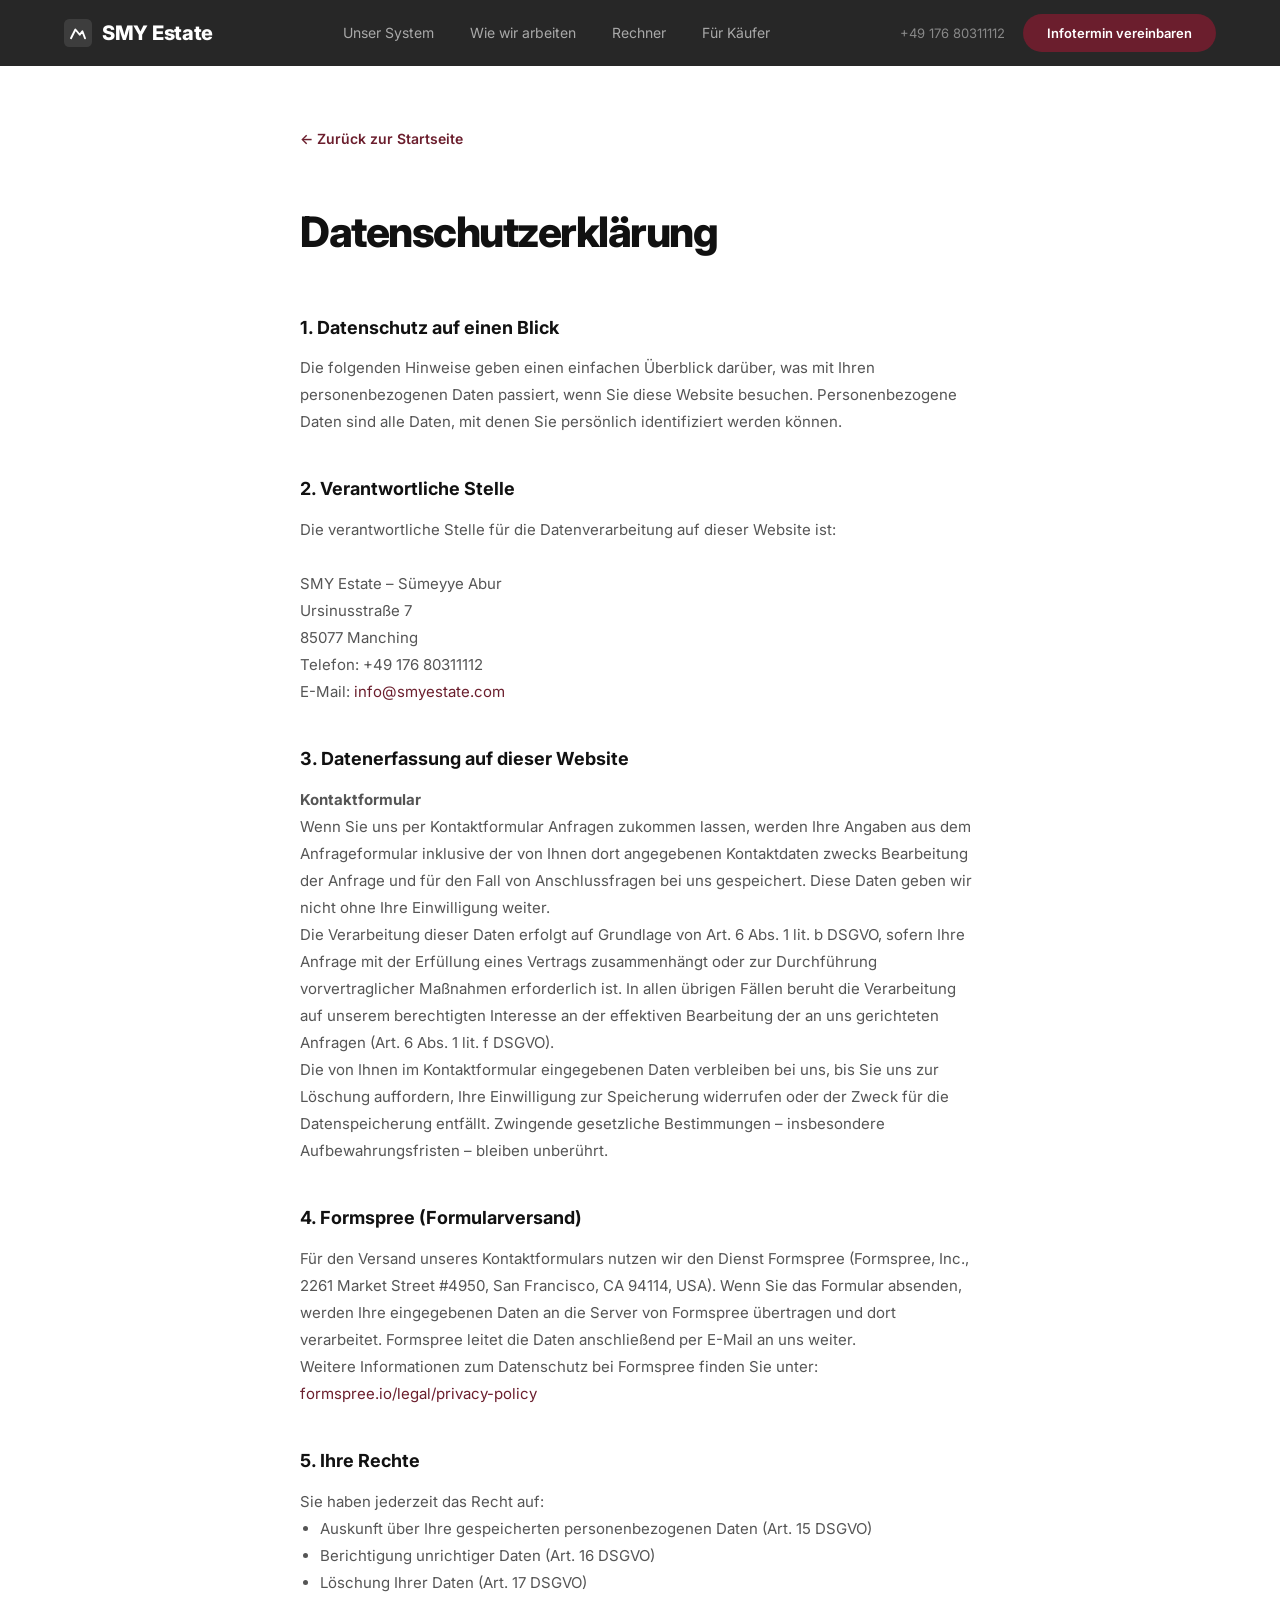
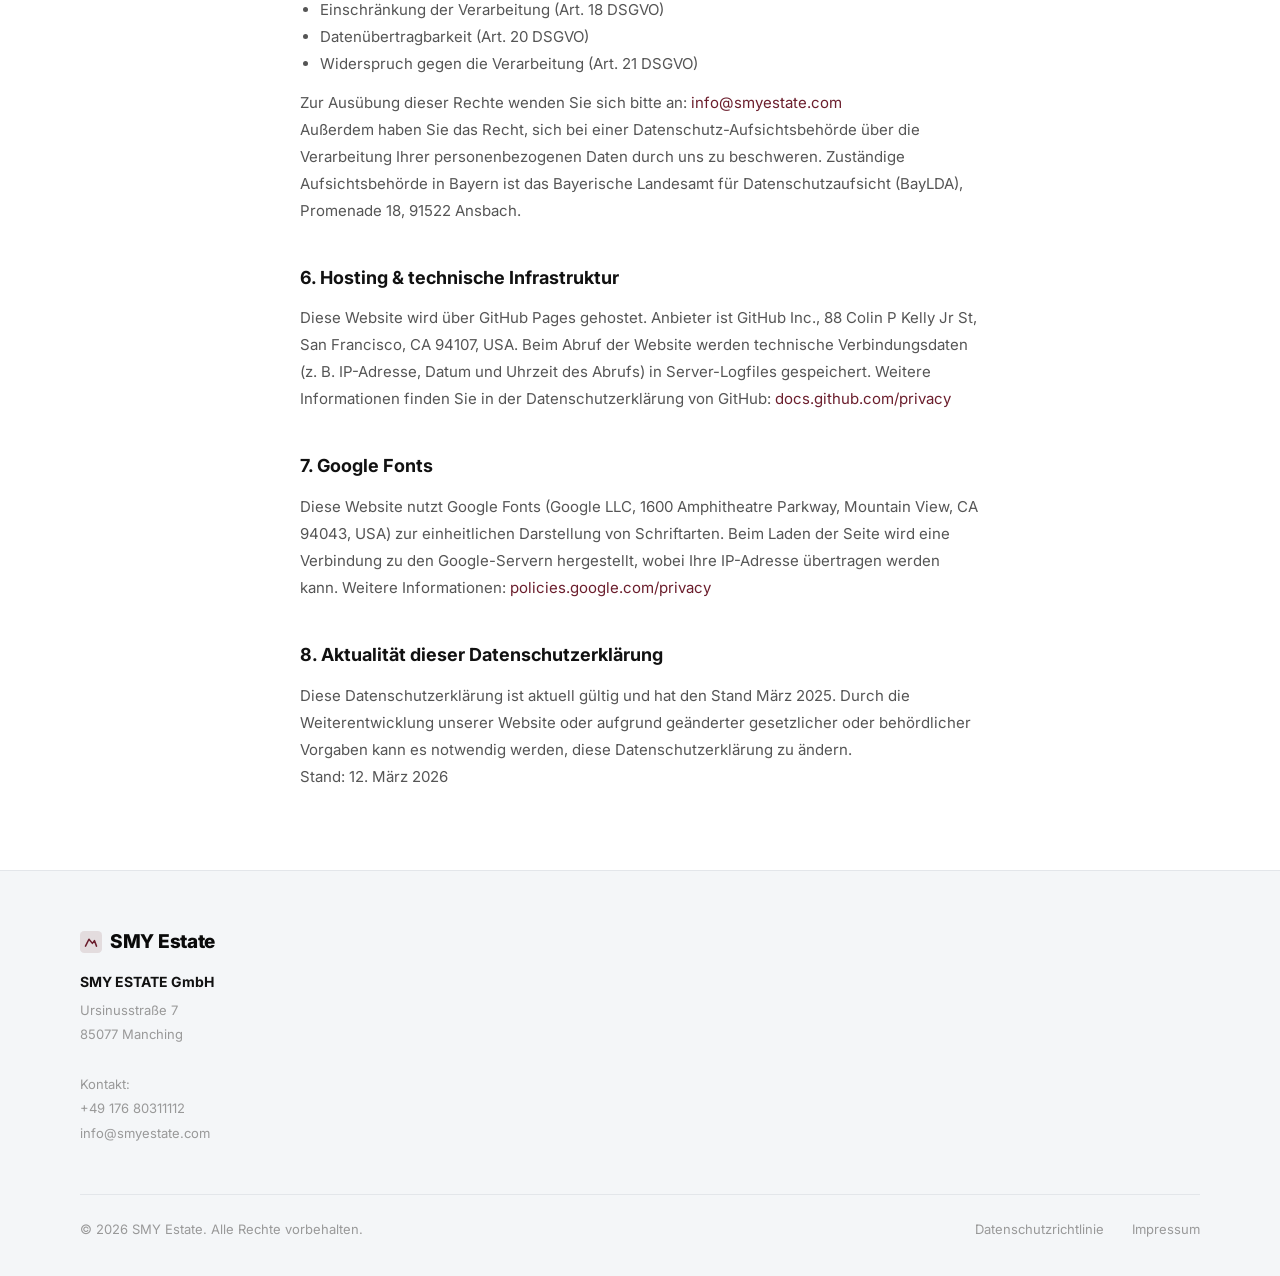
==== commit da08dd53: "chore: Telefonnummer auf +49 176 80311112 aktualisieren" ====
--- a/datenschutz.html
+++ b/datenschutz.html
@@ -39,7 +39,7 @@
         SMY Estate – Sümeyye Abur<br>
         Ursinusstraße 7<br>
         85077 Manching<br>
-        Telefon: +49 152 36137216<br>
+        Telefon: +49 176 80311112<br>
         E-Mail: <a href="mailto:info@smyestate.com">info@smyestate.com</a>
       </p>
 
